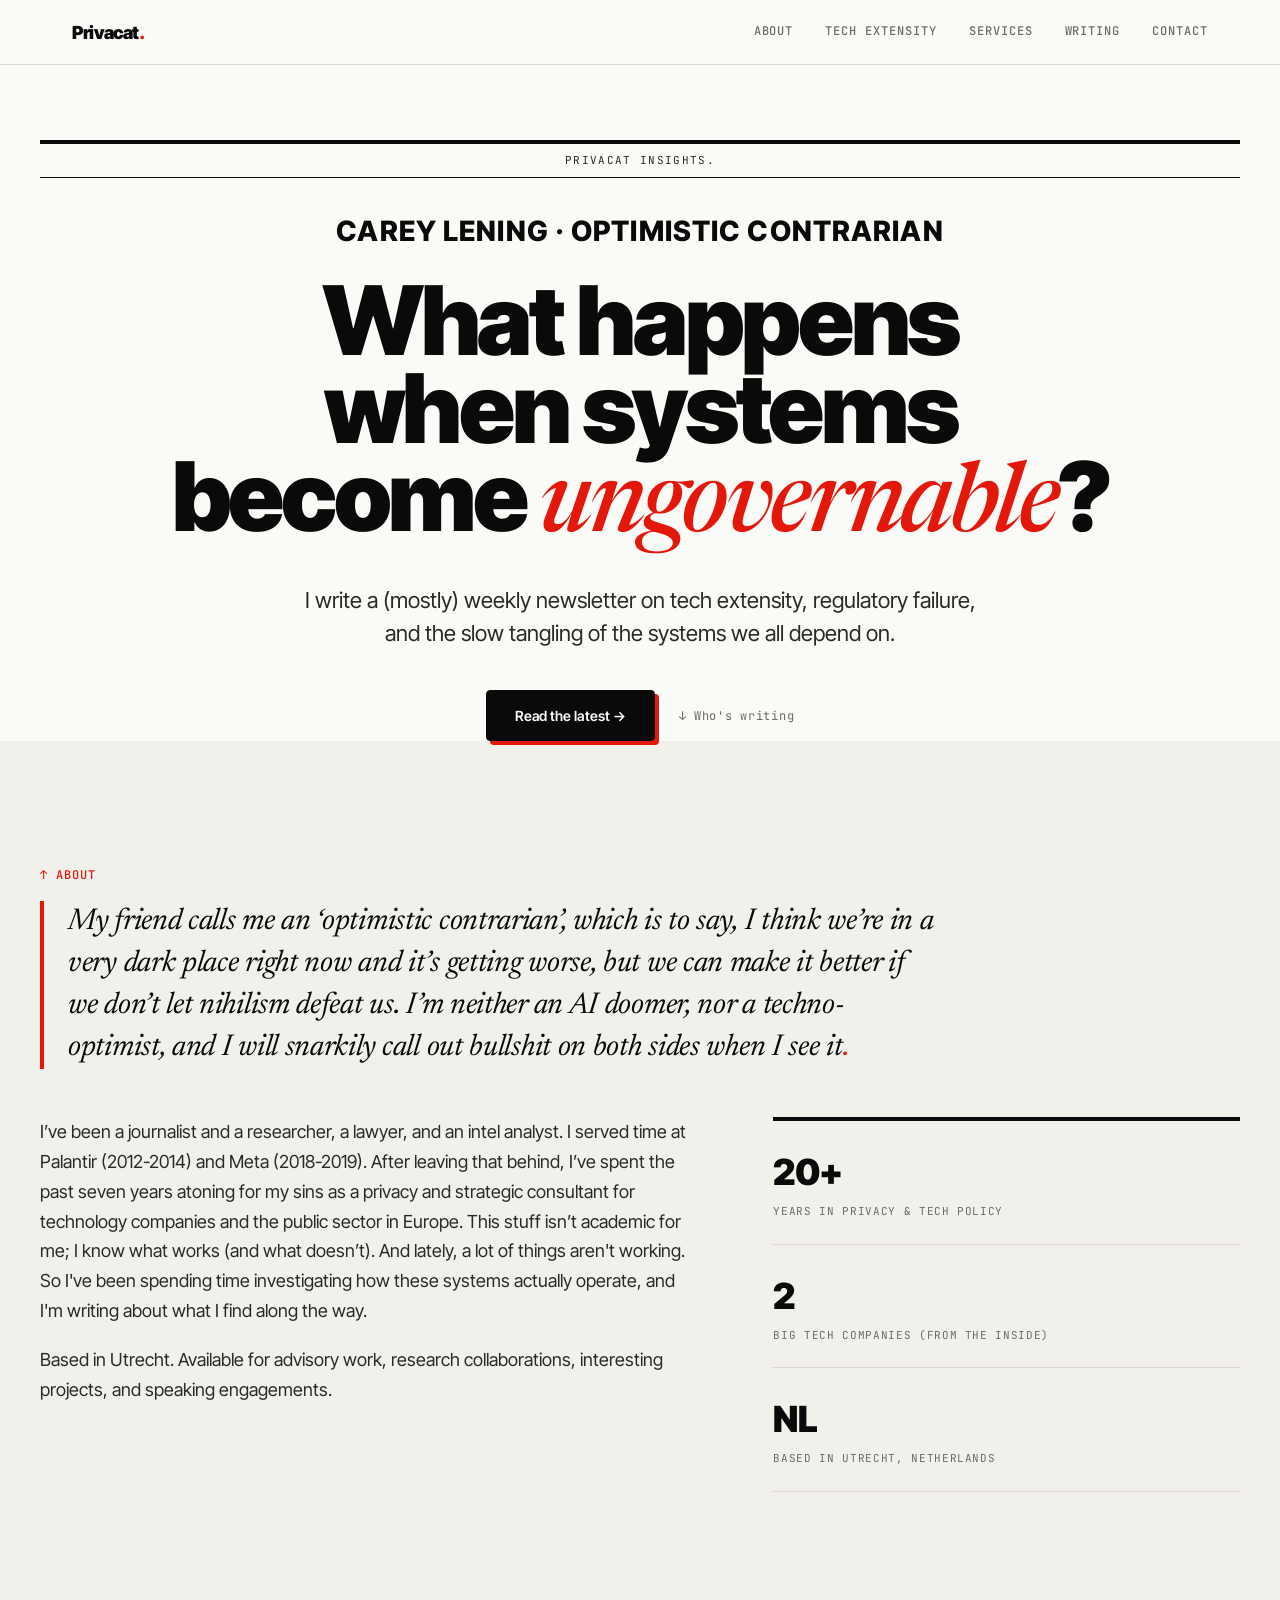
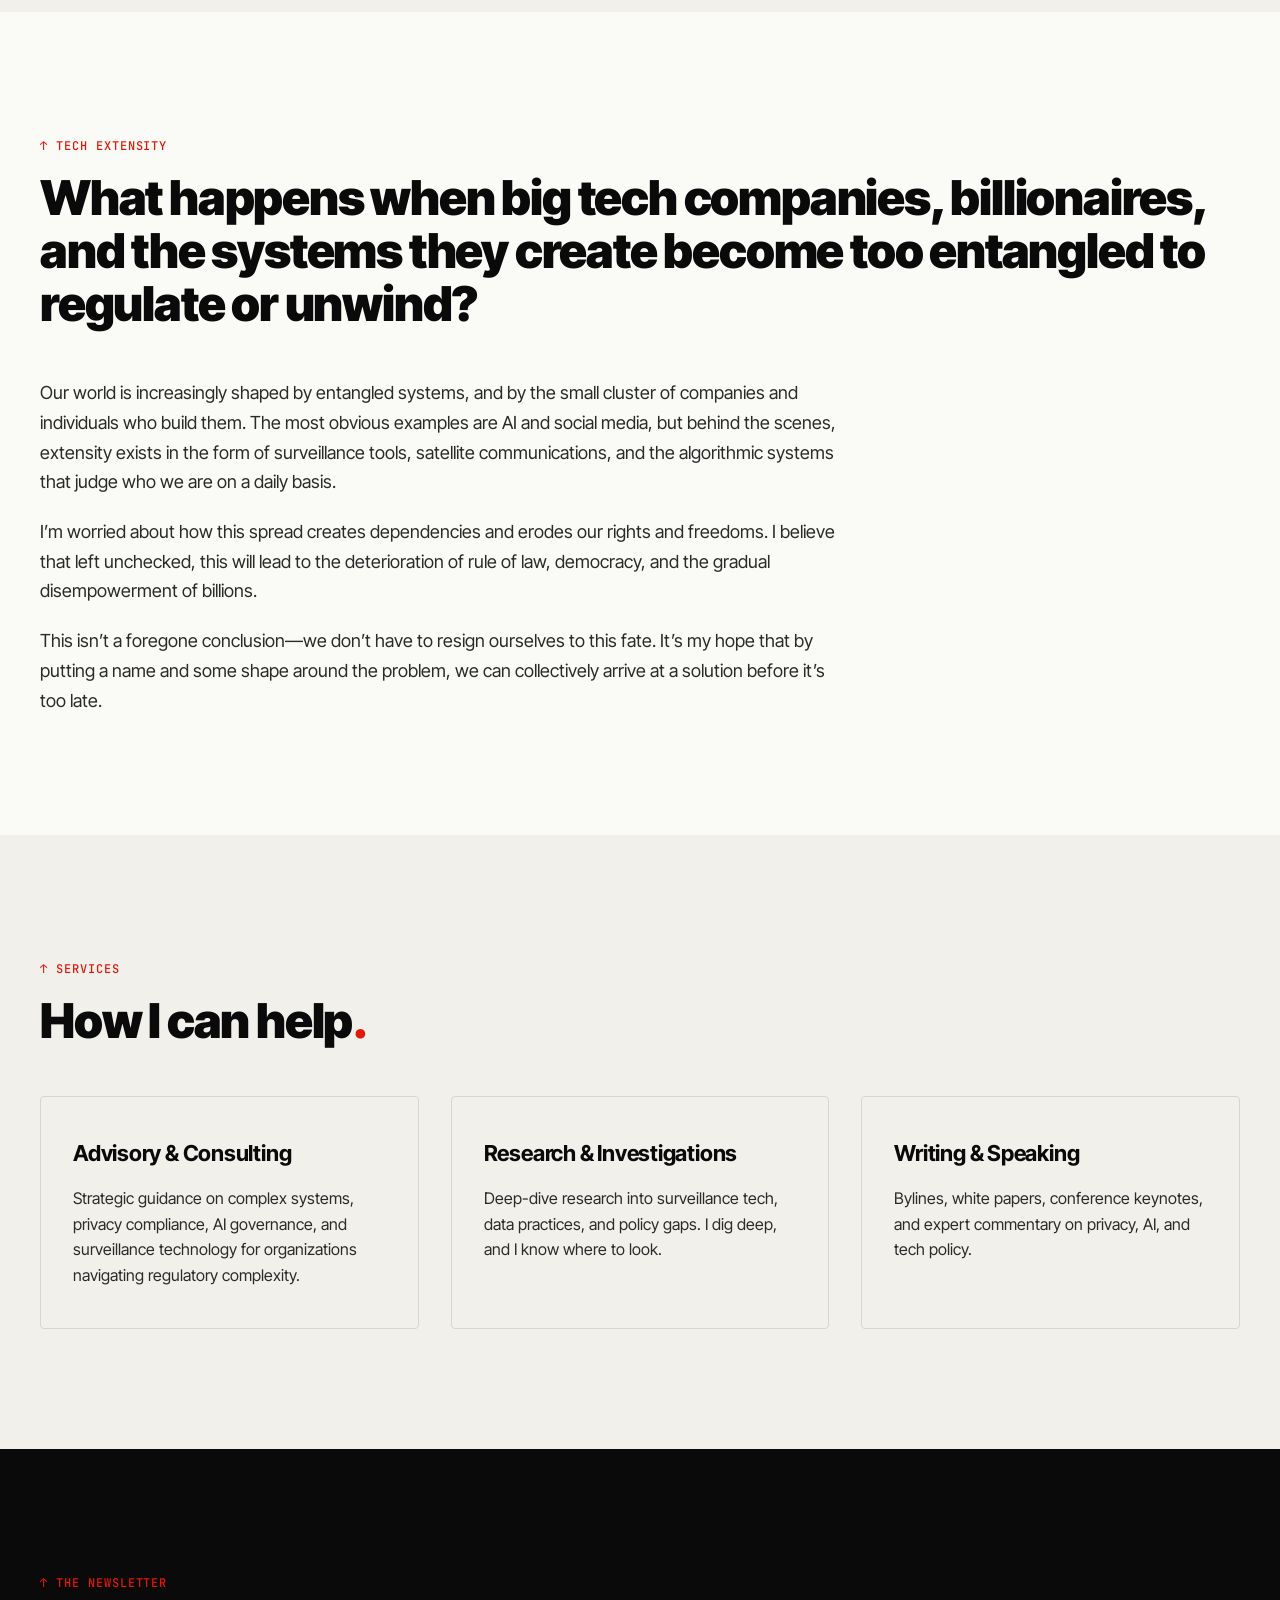
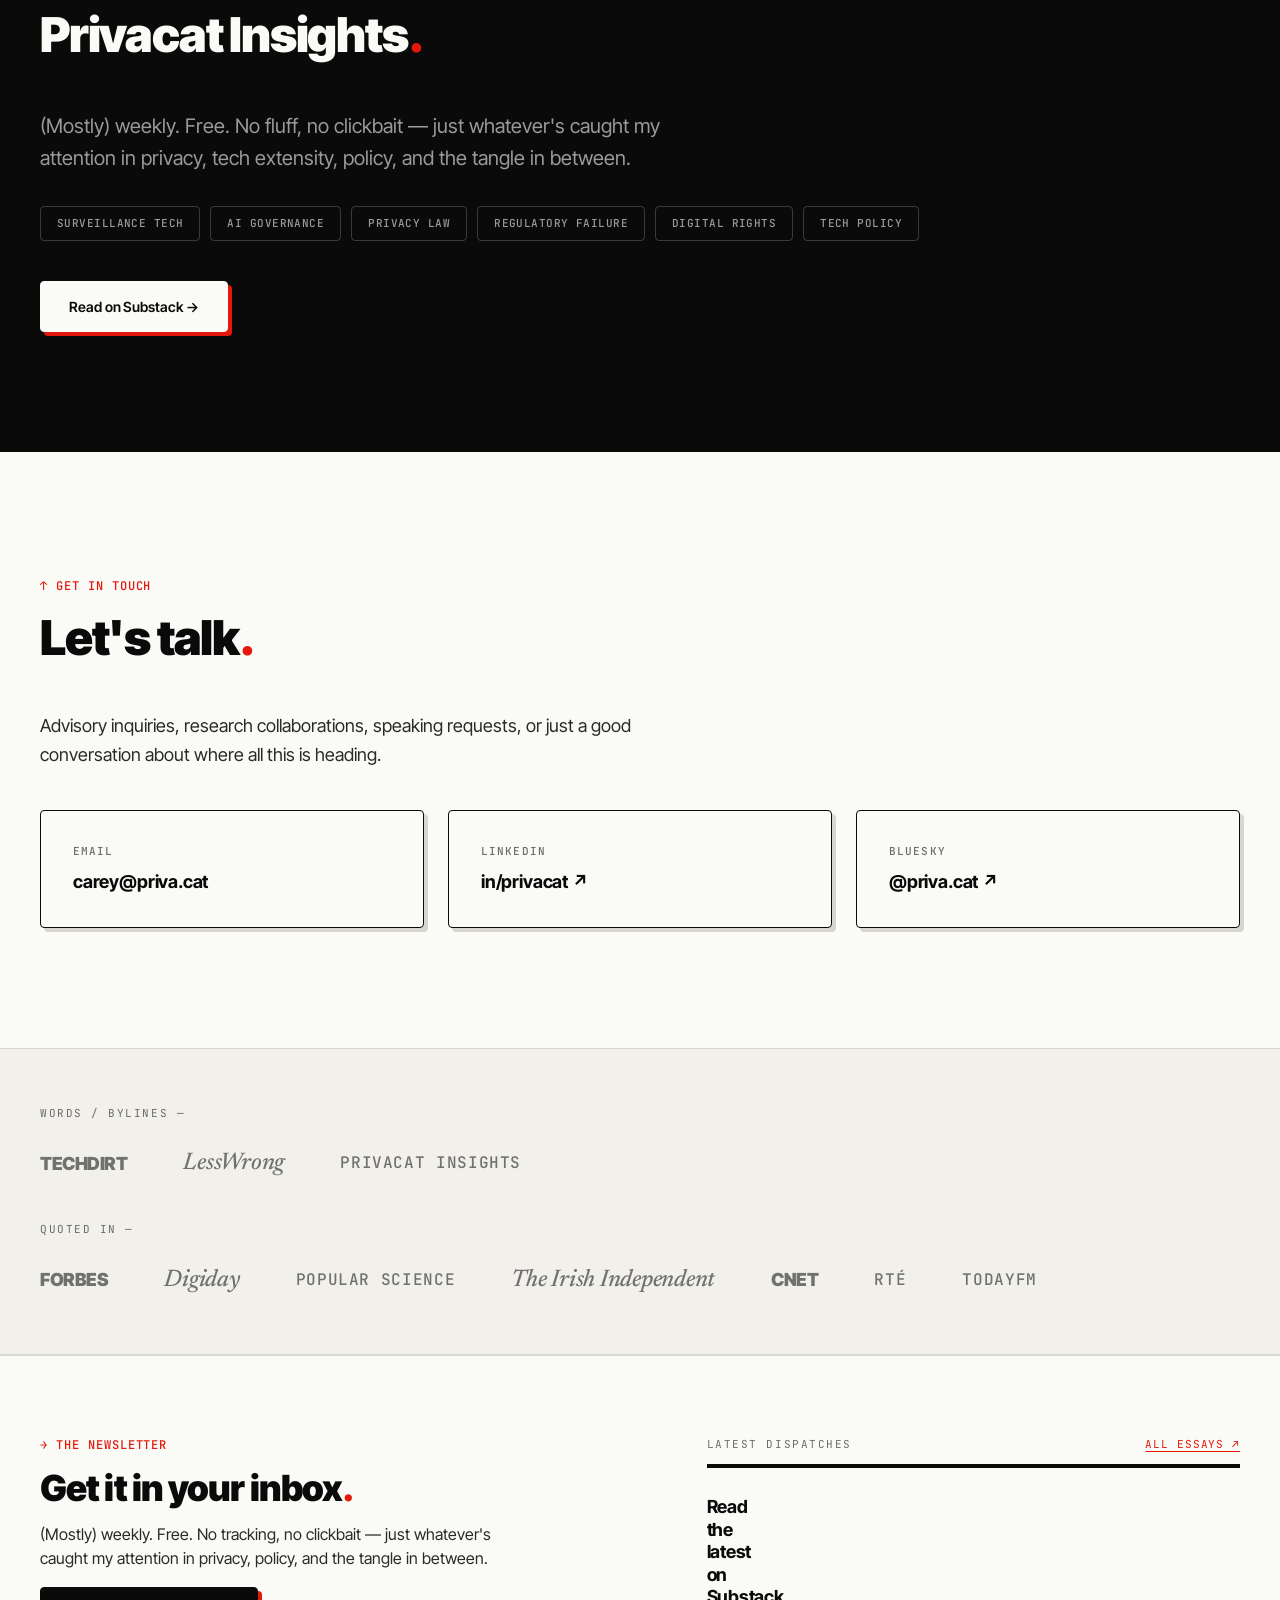
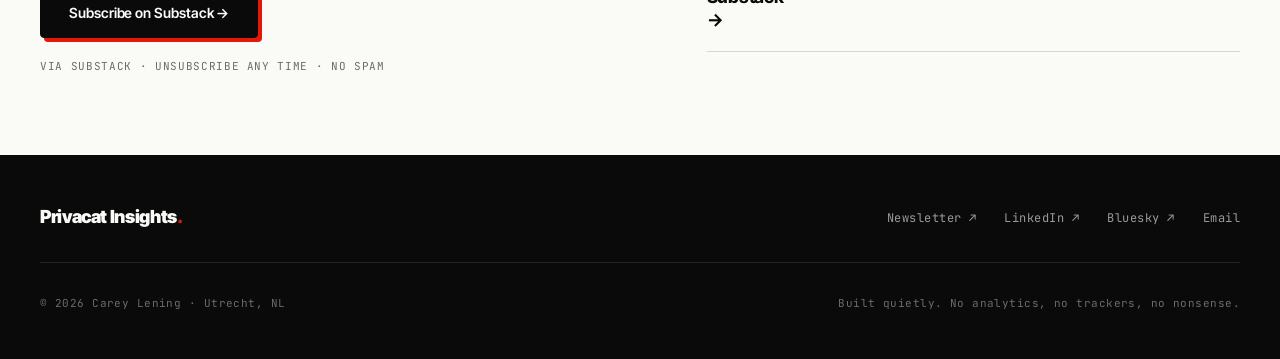
==== index.html @ cedf1bb1 "feat: auto-populate Latest Dispatches from Substack RSS Fetches the 3 most recent articles from insi" ====
<!doctype html>
<html lang="en">
<head>
  <meta charset="utf-8">
  <meta name="viewport" content="width=device-width, initial-scale=1.0">
  <title>Carey Lening — Privacat Insights</title>
  <meta name="description" content="Privacy, policy, and the tangle in between. Advisory, research, and writing by Carey Lening.">
  <link rel="stylesheet" href="styles.css">
</head>
<body>

  <!-- NAV -->
  <nav class="pc-nav">
    <div class="pc-nav-inner">
      <a href="#top" class="pc-nav-logo">Privacat<span class="pc-dot">.</span></a>
      <div class="pc-nav-links">
        <a href="#about" class="pc-nav-link">About</a>
        <a href="#tech-extensity" class="pc-nav-link">Tech Extensity</a>
        <a href="#services" class="pc-nav-link">Services</a>
        <a href="#writing" class="pc-nav-link">Writing</a>
        <a href="#contact" class="pc-nav-link">Contact</a>
      </div>
    </div>
  </nav>

  <!-- HERO -->
  <section class="pc-hero pc-hero--editorial" id="top">
    <div class="pc-hero-inner">
      <div class="pc-hero-masthead-rule">
        <span>Privacat Insights<span class="pc-dot">.</span></span>
      </div>
      <div class="pc-hero-eyebrow">CAREY LENING &middot; OPTIMISTIC CONTRARIAN</div>
      <h1 class="pc-hero-title">
        What happens<br>when systems<br>become <em>ungovernable</em>?
      </h1>
      <p class="pc-hero-tagline">
        I write a (mostly) weekly newsletter on tech extensity, regulatory failure,
        and the slow tangling of the systems we all depend on.
      </p>
      <div class="pc-hero-actions">
        <a href="#writing" class="pc-btn pc-btn-primary">Read the latest &rarr;</a>
        <a href="#about" class="pc-hero-scroll">&darr; Who's writing</a>
      </div>
    </div>
  </section>

  <!-- ABOUT -->
  <section class="pc-section pc-about" id="about">
    <div class="pc-section-inner">
      <span class="pc-eyebrow">&uarr; About</span>
      <blockquote class="pc-pullquote">My friend calls me an ‘optimistic contrarian’, which is to say,
        I think we’re in a very dark place right now and it’s getting worse, but we can make it better
        if we don’t let nihilism defeat us. I’m neither an AI doomer, nor a techno-optimist, and I will
        snarkily call out bullshit on both sides when I see it<span class="pc-dot">.</span></blockquote>
      <div class="pc-about-grid">
        <div class="pc-about-text">
          <p>
            I’ve been a journalist and a researcher, a lawyer, and an intel analyst. I 
            served time at Palantir (2012-2014) and Meta (2018-2019). After leaving that
            behind, I’ve spent the past seven years atoning for my sins as a privacy and 
            strategic consultant for technology companies and the public sector in Europe. 
            This stuff isn’t academic for me; I know what works (and what doesn’t).
            
            And lately, a lot of things aren't working. So I've been spending time 
            investigating how these systems actually operate, and I'm writing about what
            I find along the way.
          </p>
          <p>
            Based in Utrecht. Available for advisory work, research collaborations,
            interesting projects, and speaking engagements.
          </p>
        </div>
        <div class="pc-about-stats">
          <div class="pc-stat">
            <span class="pc-stat-num">20+</span>
            <span class="pc-stat-label">Years in privacy &amp; tech policy</span>
          </div>
          <div class="pc-stat">
            <span class="pc-stat-num">2</span>
            <span class="pc-stat-label">Big Tech companies (from the inside)</span>
          </div>
          <div class="pc-stat">
            <span class="pc-stat-num">NL</span>
            <span class="pc-stat-label">Based in Utrecht, Netherlands</span>
          </div>
        </div>
      </div>
    </div>
  </section>

  <!-- WHAT IS TECH EXTENSITY -->
  <section class="pc-section pc-extensity" id="tech-extensity">
    <div class="pc-section-inner">
      <span class="pc-eyebrow">&uarr; Tech Extensity</span>
      <h2 class="pc-section-title">What happens when big tech companies, billionaires,
        and the systems they create become too entangled to regulate or unwind?</h2>
      <div class="pc-about-text">
        <p>
          Our world is increasingly shaped by entangled systems, and by the small cluster of companies
          and individuals who build them. The most obvious examples are AI and social media, but behind the scenes,
          extensity exists in the form of surveillance tools, satellite communications, and the algorithmic systems
          that judge who we are on a daily basis.
        </p>
        <p>
          I’m worried about how this spread creates dependencies and erodes our rights and freedoms.
          I believe that left unchecked, this will lead to the deterioration of rule of law, democracy, and the gradual
          disempowerment of billions.
        </p>
        <p>
          This isn’t a foregone conclusion&mdash;we don’t have to resign ourselves to this fate. It’s my hope that by putting
          a name and some shape around the problem, we can collectively arrive at a solution before it’s too late.
        </p>
      </div>
    </div>
  </section>
  
  <!-- SERVICES -->
  <section class="pc-section pc-services" id="services">
    <div class="pc-section-inner">
      <span class="pc-eyebrow">&uarr; Services</span>
      <h2 class="pc-section-title">How I can help<span class="pc-dot">.</span></h2>
      <div class="pc-services-grid">
        <div class="pc-service">
          <h3>Advisory &amp; Consulting</h3>
          <p>Strategic guidance on complex systems, privacy compliance, AI governance, and surveillance 
            technology for organizations navigating regulatory complexity.</p>
        </div>
        <div class="pc-service">
          <h3>Research &amp; Investigations</h3>
          <p>Deep-dive research into surveillance tech, data practices, and policy gaps. I dig deep, and I know where to look.</p>
        </div>
        <div class="pc-service">
          <h3>Writing &amp; Speaking</h3>
          <p>Bylines, white papers, conference keynotes, and expert commentary on privacy, AI, and tech policy.</p>
        </div>
      </div>
    </div>
  </section>

  <!-- WRITING / NEWSLETTER -->
  <section class="pc-section pc-writing" id="writing">
    <div class="pc-section-inner">
      <span class="pc-eyebrow">&uarr; The Newsletter</span>
      <h2 class="pc-section-title">Privacat Insights<span class="pc-dot">.</span></h2>
      <p class="pc-writing-desc">
        (Mostly) weekly. Free. No fluff, no clickbait &mdash; just whatever's caught my
        attention in privacy, tech extensity, policy, and the tangle in between.
      </p>
      <div class="pc-writing-topics">
        <span class="pc-topic-tag">Surveillance Tech</span>
        <span class="pc-topic-tag">AI Governance</span>
        <span class="pc-topic-tag">Privacy Law</span>
        <span class="pc-topic-tag">Regulatory Failure</span>
        <span class="pc-topic-tag">Digital Rights</span>
        <span class="pc-topic-tag">Tech Policy</span>
      </div>
      <a href="https://insights.priva.cat" class="pc-btn pc-btn-primary" target="_blank" rel="noopener">
        Read on Substack &rarr;
      </a>
    </div>
  </section>

  <!-- CONTACT -->
  <section class="pc-section pc-contact" id="contact">
    <div class="pc-section-inner">
      <span class="pc-eyebrow">&uarr; Get in touch</span>
      <h2 class="pc-section-title">Let's talk<span class="pc-dot">.</span></h2>
      <p class="pc-contact-desc">
        Advisory inquiries, research collaborations, speaking requests, or just
        a good conversation about where all this is heading.
      </p>
      <div class="pc-contact-links">
        <a href="mailto:carey@priva.cat" class="pc-contact-card">
          <span class="pc-contact-label">Email</span>
          <span class="pc-contact-value">carey@priva.cat</span>
        </a>
        <a href="https://www.linkedin.com/in/privacat/" class="pc-contact-card" target="_blank" rel="noopener">
          <span class="pc-contact-label">LinkedIn</span>
          <span class="pc-contact-value">in/privacat &nearr;</span>
        </a>
        <a href="https://bsky.app/profile/priva.cat" class="pc-contact-card" target="_blank" rel="noopener">
          <span class="pc-contact-label">Bluesky</span>
          <span class="pc-contact-value">@priva.cat &nearr;</span>
        </a>
      </div>
    </div>
  </section>

  <!-- PRESS STRIP -->
  <section class="pc-press">
    <div class="pc-press-inner">
      <span class="pc-press-label">Words / bylines &mdash;</span>
      <div class="pc-press-row">
        <span class="pc-press-mark pc-press-mark--bold">Techdirt</span>
        <span class="pc-press-mark">LessWrong</span>
        <span class="pc-press-mark pc-press-mark--mono">Privacat Insights</span>
      </div>
      <span class="pc-press-label" style="margin-top: 16px">Quoted in &mdash;</span>
      <div class="pc-press-row">
        <span class="pc-press-mark pc-press-mark--bold">Forbes</span>
        <span class="pc-press-mark">Digiday</span>
        <span class="pc-press-mark pc-press-mark--mono">Popular Science</span>
        <span class="pc-press-mark">The Irish Independent</span>
        <span class="pc-press-mark pc-press-mark--bold">CNET</span>
        <span class="pc-press-mark pc-press-mark--mono">RTÉ</span>
        <span class="pc-press-mark pc-press-mark--mono">TodayFM</span>
      </div>
    </div>
  </section>

  <!-- FOOTER SUBSCRIBE + ESSAYS -->
  <section class="pc-foot-extras">
    <div class="pc-foot-extras-inner">
      <div class="pc-foot-subscribe">
        <span class="pc-eyebrow">&rarr; The Newsletter</span>
        <h3>Get it in your inbox<span class="pc-dot">.</span></h3>
        <p>
          (Mostly) weekly. Free. No tracking, no clickbait &mdash; just whatever's caught my
          attention in privacy, policy, and the tangle in between.
        </p>
        <a href="https://insights.priva.cat" class="pc-btn pc-btn-primary" target="_blank" rel="noopener">
          Subscribe on Substack &rarr;
        </a>
        <span class="pc-foot-fineprint">
          VIA SUBSTACK &middot; UNSUBSCRIBE ANY TIME &middot; NO SPAM
        </span>
      </div>
      <div class="pc-foot-essays" id="latest-dispatches">
        <div class="pc-foot-essays-label">
          <span>Latest dispatches</span>
          <a href="https://insights.priva.cat" target="_blank" rel="noopener">All essays &nearr;</a>
        </div>
        <!-- Populated by script; fallback if JS fails -->
        <a class="pc-foot-essay pc-foot-essay--fallback" href="https://insights.priva.cat" target="_blank" rel="noopener">
          <span class="pc-foot-essay-title">Read the latest on Substack &rarr;</span>
        </a>
      </div>
    </div>
  </section>

  <!-- FOOTER -->
  <footer class="pc-footer">
    <div class="pc-footer-inner">
      <div class="pc-footer-row">
        <span class="pc-footer-mark">Privacat Insights<span class="pc-dot">.</span></span>
        <ul class="pc-footer-links">
          <li><a href="https://insights.priva.cat" target="_blank" rel="noopener">Newsletter &nearr;</a></li>
          <li><a href="https://www.linkedin.com/in/privacat/" target="_blank" rel="noopener">LinkedIn &nearr;</a></li>
          <li><a href="https://bsky.app/profile/priva.cat" target="_blank" rel="noopener">Bluesky &nearr;</a></li>
          <li><a href="mailto:carey@priva.cat">Email</a></li>
        </ul>
      </div>
      <div class="pc-footer-rule"></div>
      <div class="pc-footer-bottom">
        <span class="pc-footer-copy">&copy; 2026 Carey Lening &middot; Utrecht, NL</span>
        <span class="pc-footer-meta">Built quietly. No analytics, no trackers, no nonsense.</span>
      </div>
    </div>
  </footer>

  <!-- Latest dispatches from Substack RSS -->
  <script>
    (function () {
      var API = 'https://api.rss2json.com/v1/api.json?rss_url=https%3A%2F%2Finsights.priva.cat%2Ffeed&count=3';
      var container = document.getElementById('latest-dispatches');
      if (!container) return;

      fetch(API)
        .then(function (r) { return r.json(); })
        .then(function (data) {
          if (!data.items || !data.items.length) return;
          // Remove fallback link
          var fallback = container.querySelector('.pc-foot-essay--fallback');
          if (fallback) fallback.remove();
          // Insert essays
          data.items.forEach(function (item, i) {
            var date = new Date(item.pubDate);
            var dateStr = date.toLocaleDateString('en-GB', { day: 'numeric', month: 'short', year: 'numeric' });
            var a = document.createElement('a');
            a.className = 'pc-foot-essay';
            a.href = item.link;
            a.target = '_blank';
            a.rel = 'noopener';
            a.innerHTML =
              '<span class="pc-foot-essay-num">No. ' + (i + 1) + '</span>' +
              '<span class="pc-foot-essay-title">' + item.title + '</span>' +
              '<span class="pc-foot-essay-date">' + dateStr + '</span>';
            container.appendChild(a);
          });
        })
        .catch(function () { /* fallback link stays visible */ });
    })();
  </script>

</body>
</html>
---- styles.css ----
/* =============================================================
   PRIVACAT INSIGHTS — Complete Static Stylesheet
   Combines: colors_and_type.css + ui_kit styles + site styles
   ============================================================= */

/* ---- FONTS ---- */
@import url('https://fonts.googleapis.com/css2?family=Inter+Tight:wght@400;500;600;700;800;900&family=JetBrains+Mono:wght@400;500;700&family=Newsreader:ital,wght@0,400;0,500;1,400&display=swap');

:root {
  /* Color */
  --pc-white:        #ffffff;
  --pc-paper:        #fafaf7;
  --pc-paper-dim:    #f1f0eb;
  --pc-ink:          #0a0a0a;
  --pc-ink-soft:     #2a2a2a;
  --pc-ash:          #6b6b6b;
  --pc-ash-light:    #9a9a9a;
  --pc-rule:         #1a1a1a;
  --pc-line:         #d8d6cf;
  --pc-blue:         #2a4a8c;
  --pc-blue-deep:    #1a3060;
  --pc-red:          #e3170a;
  --pc-red-deep:     #b51209;
  --pc-cream:        #f5e9d0;

  /* Type */
  --pc-font-sans:    'Inter Tight', -apple-system, 'Segoe UI', Helvetica, Arial, sans-serif;
  --pc-font-mono:    'JetBrains Mono', 'SF Mono', Menlo, Consolas, monospace;
  --pc-font-serif:   'Newsreader', Georgia, 'Times New Roman', serif;

  /* Site accent */
  --site-accent:      var(--pc-red);
  --site-accent-deep: var(--pc-red-deep);
  --site-radius:      4px;

  /* Motion */
  --pc-ease: cubic-bezier(0.2, 0, 0, 1);
}

/* =============================================================
   RESET + BASE
   ============================================================= */
*, *::before, *::after { box-sizing: border-box; margin: 0; padding: 0; }

html { scroll-behavior: smooth; }

body {
  font-family: var(--pc-font-sans);
  font-size: 16px;
  line-height: 1.5;
  color: var(--pc-ink);
  background: var(--pc-paper);
  -webkit-font-smoothing: antialiased;
  -moz-osx-font-smoothing: grayscale;
}

a { color: inherit; text-decoration: none; }
img { max-width: 100%; display: block; }
ul { list-style: none; }

/* =============================================================
   NAV
   ============================================================= */
.pc-nav {
  position: fixed;
  top: 0; left: 0; right: 0;
  z-index: 100;
  background: rgba(250,250,247,0.88);
  backdrop-filter: blur(16px);
  -webkit-backdrop-filter: blur(16px);
  border-bottom: 1px solid var(--pc-line);
}
.pc-nav-inner {
  max-width: 1200px;
  margin: 0 auto;
  padding: 0 32px;
  height: 64px;
  display: flex;
  align-items: center;
  justify-content: space-between;
}
.pc-nav-logo {
  font-family: var(--pc-font-sans);
  font-size: 18px;
  font-weight: 900;
  letter-spacing: -0.02em;
  color: var(--pc-ink);
}
.pc-nav-logo .pc-dot { color: var(--site-accent); }
.pc-nav-links { display: flex; gap: 32px; }
.pc-nav-link {
  font-family: var(--pc-font-mono);
  font-size: 12px;
  font-weight: 500;
  letter-spacing: 0.08em;
  text-transform: uppercase;
  color: var(--pc-ash);
  padding: 4px 0;
  border-bottom: 2px solid transparent;
  transition: color 120ms var(--pc-ease), border-color 120ms var(--pc-ease);
}
.pc-nav-link:hover {
  color: var(--pc-ink);
  border-bottom-color: var(--pc-ink);
}

/* =============================================================
   BUTTONS
   ============================================================= */
.pc-btn {
  display: inline-block;
  font-family: var(--pc-font-sans);
  font-size: 14px;
  font-weight: 600;
  letter-spacing: -0.005em;
  padding: 14px 28px;
  border: 1.5px solid var(--pc-ink);
  border-radius: var(--site-radius);
  cursor: pointer;
  transition: transform 140ms var(--pc-ease), box-shadow 140ms var(--pc-ease), background 120ms var(--pc-ease);
}
.pc-btn-primary {
  background: var(--pc-ink);
  color: var(--pc-paper);
  box-shadow: 4px 4px 0 0 var(--site-accent);
}
.pc-btn-primary:hover {
  transform: translate(-1px, -1px);
  box-shadow: 5px 5px 0 0 var(--site-accent);
}

/* =============================================================
   HERO — Editorial masthead
   ============================================================= */
.pc-hero {
  padding: 160px 32px 96px;
}
.pc-hero--editorial {
  background: var(--pc-paper);
  color: var(--pc-ink);
  min-height: auto;
  padding-top: 140px;
  padding-bottom: 0;
}
.pc-hero--editorial .pc-hero-inner {
  max-width: 1200px;
  margin: 0 auto;
  text-align: center;
  display: flex;
  flex-direction: column;
  align-items: center;
}
.pc-hero-masthead-rule {
  width: 100%;
  border-top: 4px solid var(--pc-ink);
  border-bottom: 1px solid var(--pc-ink);
  padding: 8px 0;
  margin-bottom: 32px;
  display: flex;
  justify-content: center;
  align-items: center;
  font-family: var(--pc-font-mono);
  font-size: 11px;
  letter-spacing: 0.12em;
  text-transform: uppercase;
  color: var(--pc-ink-soft);
}
.pc-hero-masthead-rule span:nth-child(2) {
  color: var(--site-accent);
  font-weight: 700;
}
.pc-hero-eyebrow {
  font-family: var(--pc-font-sans);
  font-size: clamp(18px, 3vw, 28px);
  font-weight: 800;
  letter-spacing: 0.04em;
  text-transform: uppercase;
  color: var(--pc-ink);
  margin-bottom: 24px;
}
.pc-hero-title {
  font-family: var(--pc-font-sans);
  color: var(--pc-ink);
  font-size: clamp(40px, 8vw, 96px);
  font-weight: 900;
  line-height: 0.92;
  letter-spacing: -0.035em;
  text-align: center;
  max-width: 1100px;
}
.pc-hero-title em {
  font-family: var(--pc-font-serif);
  font-style: italic;
  font-weight: 500;
  color: var(--site-accent);
}
.pc-hero-tagline {
  color: var(--pc-ink-soft);
  font-size: 22px;
  line-height: 1.5;
  text-align: center;
  max-width: 680px;
  margin-top: 32px;
  margin-bottom: 40px;
}
.pc-hero-actions {
  display: flex;
  align-items: center;
  gap: 24px;
  justify-content: center;
}
.pc-hero-scroll {
  font-family: var(--pc-font-mono);
  font-size: 12px;
  letter-spacing: 0.06em;
  color: var(--pc-ash);
  transition: color 120ms var(--pc-ease);
}
.pc-hero-scroll:hover { color: var(--pc-ink); }

/* Edge strip */
.pc-edge-strip {
  background: var(--pc-ink);
  color: var(--pc-paper);
  padding: 24px 32px;
  display: flex;
  gap: 48px;
  align-items: center;
  justify-content: center;
  flex-wrap: wrap;
  font-family: var(--pc-font-mono);
  font-size: 12px;
  letter-spacing: 0.08em;
  text-transform: uppercase;
  border-top: 4px solid var(--site-accent);
}
.pc-edge-strip span { color: var(--pc-ash-light); }
.pc-edge-strip strong { color: var(--pc-paper); font-weight: 600; }

/* =============================================================
   SECTIONS (shared)
   ============================================================= */
.pc-section {
  padding: 120px 32px;
}
.pc-section-inner {
  max-width: 1200px;
  margin: 0 auto;
}
.pc-section-title {
  font-family: var(--pc-font-sans);
  font-size: clamp(36px, 5vw, 48px);
  font-weight: 900;
  line-height: 1.1;
  letter-spacing: -0.025em;
  color: var(--pc-ink);
  margin-top: 16px;
  margin-bottom: 48px;
}
.pc-section-title .pc-dot { color: var(--site-accent); }
.pc-eyebrow {
  font-family: var(--pc-font-mono);
  font-size: 12px;
  font-weight: 500;
  letter-spacing: 0.08em;
  text-transform: uppercase;
  color: var(--site-accent);
}

/* =============================================================
   PULLQUOTE
   ============================================================= */
.pc-pullquote {
  font-family: var(--pc-font-serif);
  font-style: italic;
  font-size: clamp(22px, 3vw, 30px);
  line-height: 1.4;
  color: var(--pc-ink);
  letter-spacing: -0.01em;
  max-width: 900px;
  margin: 16px 0 48px;
  padding-left: 24px;
  border-left: 4px solid var(--site-accent);
}
.pc-pullquote .pc-dot { color: var(--site-accent); }

/* =============================================================
   ABOUT
   ============================================================= */
.pc-about { background: var(--pc-paper-dim); }
.pc-about-grid {
  display: grid;
  grid-template-columns: 1.4fr 1fr;
  gap: 80px;
  align-items: start;
}
.pc-about-text p {
  font-size: 18px;
  line-height: 1.65;
  color: var(--pc-ink-soft);
  margin-bottom: 20px;
}
.pc-about-text p:last-child { margin-bottom: 0; }
.pc-about-stats {
  display: flex;
  flex-direction: column;
  gap: 0;
  border-top: 4px solid var(--pc-ink);
}
.pc-stat {
  padding: 24px 0;
  border-bottom: 1px solid var(--pc-line);
  display: flex;
  flex-direction: column;
  gap: 4px;
}
.pc-stat-num {
  font-family: var(--pc-font-sans);
  font-size: 36px;
  font-weight: 900;
  letter-spacing: -0.02em;
  color: var(--pc-ink);
}
.pc-stat-label {
  font-family: var(--pc-font-mono);
  font-size: 11px;
  letter-spacing: 0.06em;
  text-transform: uppercase;
  color: var(--pc-ash);
}

/* =============================================================
   TECH EXTENSITY
   ============================================================= */
.pc-extensity { background: var(--pc-paper); }
.pc-extensity .pc-about-text { max-width: 800px; }

/* =============================================================
   SERVICES
   ============================================================= */
.pc-services { background: var(--pc-paper-dim); }
.pc-services-grid {
  display: grid;
  grid-template-columns: repeat(3, 1fr);
  gap: 32px;
}
.pc-service {
  background: var(--pc-paper-dim);
  border: 1px solid var(--pc-line);
  border-radius: var(--site-radius);
  padding: 40px 32px;
  transition: transform 140ms var(--pc-ease), box-shadow 140ms var(--pc-ease);
}
.pc-service:hover {
  transform: translate(-2px, -2px);
  box-shadow: 4px 4px 0 0 var(--site-accent);
}
.pc-service h3 {
  font-family: var(--pc-font-sans);
  font-size: 22px;
  font-weight: 700;
  letter-spacing: -0.01em;
  color: var(--pc-ink);
  margin-bottom: 16px;
}
.pc-service p {
  font-size: 16px;
  line-height: 1.6;
  color: var(--pc-ink-soft);
}

/* =============================================================
   WRITING / NEWSLETTER
   ============================================================= */
.pc-writing {
  background: var(--pc-ink);
  color: var(--pc-paper);
}
.pc-writing .pc-eyebrow { color: var(--site-accent); }
.pc-writing .pc-section-title { color: var(--pc-paper); }
.pc-writing .pc-section-title .pc-dot { color: var(--site-accent); }
.pc-writing-desc {
  font-size: 20px;
  line-height: 1.6;
  color: var(--pc-ash-light);
  max-width: 680px;
  margin-bottom: 32px;
}
.pc-writing-topics {
  display: flex;
  flex-wrap: wrap;
  gap: 10px;
  margin-bottom: 40px;
}
.pc-topic-tag {
  font-family: var(--pc-font-mono);
  font-size: 11px;
  font-weight: 500;
  letter-spacing: 0.04em;
  text-transform: uppercase;
  padding: 8px 16px;
  border: 1px solid rgba(250,250,247,0.2);
  border-radius: var(--site-radius);
  color: var(--pc-ash-light);
  transition: border-color 120ms var(--pc-ease), color 120ms var(--pc-ease);
}
.pc-topic-tag:hover {
  border-color: var(--site-accent);
  color: var(--pc-paper);
}
.pc-writing .pc-btn-primary {
  background: var(--pc-paper);
  color: var(--pc-ink);
  border-color: var(--pc-paper);
  box-shadow: 4px 4px 0 0 var(--site-accent);
}
.pc-writing .pc-btn-primary:hover {
  transform: translate(-1px, -1px);
  box-shadow: 5px 5px 0 0 var(--site-accent);
}

/* =============================================================
   CONTACT
   ============================================================= */
.pc-contact { background: var(--pc-paper); }
.pc-contact-desc {
  font-size: 18px;
  line-height: 1.6;
  color: var(--pc-ink-soft);
  max-width: 600px;
  margin-bottom: 40px;
}
.pc-contact-links {
  display: grid;
  grid-template-columns: repeat(3, 1fr);
  gap: 24px;
}
.pc-contact-card {
  display: flex;
  flex-direction: column;
  gap: 8px;
  padding: 32px;
  border: 1.5px solid var(--pc-ink);
  border-radius: var(--site-radius);
  box-shadow: 4px 4px 0 0 var(--pc-line);
  transition: transform 140ms var(--pc-ease), box-shadow 140ms var(--pc-ease);
}
.pc-contact-card:hover {
  transform: translate(-2px, -2px);
  box-shadow: 6px 6px 0 0 var(--site-accent);
}
.pc-contact-label {
  font-family: var(--pc-font-mono);
  font-size: 11px;
  font-weight: 500;
  letter-spacing: 0.1em;
  text-transform: uppercase;
  color: var(--pc-ash);
}
.pc-contact-value {
  font-size: 18px;
  font-weight: 700;
  letter-spacing: -0.01em;
  color: var(--pc-ink);
}

/* =============================================================
   PRESS STRIP
   ============================================================= */
.pc-press {
  background: var(--pc-paper-dim);
  padding: 56px 32px;
  border-top: 1px solid var(--pc-line);
  border-bottom: 1px solid var(--pc-line);
}
.pc-press-inner {
  max-width: 1200px;
  margin: 0 auto;
  display: flex;
  flex-direction: column;
  gap: 24px;
}
.pc-press-label {
  font-family: var(--pc-font-mono);
  font-size: 11px;
  letter-spacing: 0.14em;
  color: var(--pc-ash);
  text-transform: uppercase;
}
.pc-press-row {
  display: flex;
  gap: 56px;
  flex-wrap: wrap;
  align-items: center;
}
.pc-press-mark {
  font-family: var(--pc-font-serif);
  font-style: italic;
  font-weight: 500;
  font-size: 24px;
  color: var(--pc-ink);
  letter-spacing: -0.01em;
  opacity: 0.55;
  transition: opacity 140ms var(--pc-ease);
  cursor: default;
}
.pc-press-mark:hover { opacity: 1; }
.pc-press-mark--bold {
  font-family: var(--pc-font-sans);
  font-style: normal;
  font-weight: 900;
  letter-spacing: -0.025em;
  text-transform: uppercase;
  font-size: 18px;
}
.pc-press-mark--mono {
  font-family: var(--pc-font-mono);
  font-style: normal;
  font-weight: 500;
  font-size: 16px;
  text-transform: uppercase;
  letter-spacing: 0.04em;
}

/* =============================================================
   FOOTER — Subscribe + Latest Essays
   ============================================================= */
.pc-foot-extras {
  background: var(--pc-paper);
  border-top: 1px solid var(--pc-line);
  padding: 80px 32px;
}
.pc-foot-extras-inner {
  max-width: 1200px;
  margin: 0 auto;
  display: grid;
  grid-template-columns: 1.1fr 1fr;
  gap: 80px;
  align-items: start;
}
.pc-foot-subscribe {
  display: flex;
  flex-direction: column;
  gap: 16px;
}
.pc-foot-subscribe h3 {
  font-family: var(--pc-font-sans);
  font-size: 36px;
  font-weight: 900;
  letter-spacing: -0.025em;
  line-height: 1;
  color: var(--pc-ink);
}
.pc-foot-subscribe h3 .pc-dot { color: var(--site-accent); }
.pc-foot-subscribe p {
  font-size: 16px;
  line-height: 1.55;
  color: var(--pc-ink-soft);
  max-width: 460px;
}
.pc-foot-subscribe .pc-btn-primary { align-self: flex-start; }
.pc-foot-fineprint {
  font-family: var(--pc-font-mono);
  font-size: 11px;
  letter-spacing: 0.06em;
  color: var(--pc-ash);
  margin-top: 4px;
}
.pc-foot-essays {
  display: flex;
  flex-direction: column;
  gap: 0;
}
.pc-foot-essays-label {
  font-family: var(--pc-font-mono);
  font-size: 11px;
  letter-spacing: 0.14em;
  color: var(--pc-ash);
  text-transform: uppercase;
  border-bottom: 4px solid var(--pc-ink);
  padding-bottom: 12px;
  margin-bottom: 8px;
  display: flex;
  justify-content: space-between;
  align-items: baseline;
}
.pc-foot-essays-label a {
  font-size: 11px;
  color: var(--site-accent);
  letter-spacing: 0.08em;
  text-decoration: underline;
  text-underline-offset: 3px;
}
.pc-foot-essay {
  display: grid;
  grid-template-columns: 64px 1fr auto;
  gap: 20px;
  align-items: baseline;
  padding: 20px 0;
  border-bottom: 1px solid var(--pc-line);
  text-decoration: none;
  transition: padding 140ms var(--pc-ease);
}
.pc-foot-essay:hover { padding-left: 8px; }
.pc-foot-essay:hover .pc-foot-essay-title { color: var(--site-accent); }
.pc-foot-essay-num {
  font-family: var(--pc-font-mono);
  font-size: 11px;
  letter-spacing: 0.08em;
  color: var(--pc-ash);
}
.pc-foot-essay-title {
  font-size: 18px;
  font-weight: 700;
  letter-spacing: -0.015em;
  line-height: 1.25;
  color: var(--pc-ink);
  transition: color 140ms var(--pc-ease);
}
.pc-foot-essay-date {
  font-family: var(--pc-font-mono);
  font-size: 11px;
  letter-spacing: 0.06em;
  color: var(--pc-ash);
  white-space: nowrap;
}

/* =============================================================
   FOOTER
   ============================================================= */
.pc-footer {
  background: var(--pc-ink);
  color: var(--pc-paper);
  padding: 48px 32px;
}
.pc-footer-inner {
  max-width: 1200px;
  margin: 0 auto;
}
.pc-footer-row {
  display: flex;
  justify-content: space-between;
  align-items: center;
}
.pc-footer-mark {
  font-family: var(--pc-font-sans);
  font-size: 18px;
  font-weight: 900;
  letter-spacing: -0.02em;
}
.pc-footer-mark .pc-dot { color: var(--site-accent); }
.pc-footer-links {
  display: flex;
  gap: 28px;
}
.pc-footer-links a {
  font-family: var(--pc-font-mono);
  font-size: 12px;
  letter-spacing: 0.04em;
  color: var(--pc-ash-light);
  transition: color 120ms var(--pc-ease);
}
.pc-footer-links a:hover { color: var(--site-accent); }
.pc-footer-rule {
  height: 1px;
  background: rgba(250,250,247,0.1);
  margin: 32px 0;
}
.pc-footer-bottom {
  display: flex;
  justify-content: space-between;
  align-items: baseline;
}
.pc-footer-copy {
  font-family: var(--pc-font-mono);
  font-size: 11px;
  letter-spacing: 0.04em;
  color: var(--pc-ash);
}
.pc-footer-meta {
  font-family: var(--pc-font-mono);
  font-size: 11px;
  letter-spacing: 0.04em;
  color: var(--pc-ash);
}

/* =============================================================
   RESPONSIVE
   ============================================================= */
@media (max-width: 880px) {
  .pc-nav-inner { padding: 0 20px; }
  .pc-nav-links { gap: 20px; }

  .pc-hero--editorial { padding-top: 100px; }
  .pc-hero-masthead-rule { font-size: 9px; }
  .pc-hero-tagline { font-size: 18px; }

  .pc-section { padding: 80px 20px; }

  .pc-about-grid { grid-template-columns: 1fr; gap: 48px; }

  .pc-services-grid { grid-template-columns: 1fr; gap: 20px; }

  .pc-contact-links { grid-template-columns: 1fr; }

  .pc-press { padding: 40px 20px; }
  .pc-press-row { gap: 32px; }

  .pc-foot-extras { padding: 56px 20px; }
  .pc-foot-extras-inner { grid-template-columns: 1fr; gap: 56px; }

  .pc-edge-strip { gap: 24px; padding: 20px; font-size: 10px; }

  .pc-footer { padding: 32px 20px; }
  .pc-footer-row { flex-direction: column; gap: 20px; align-items: flex-start; }
  .pc-footer-links { flex-wrap: wrap; gap: 16px; }
  .pc-footer-bottom { flex-direction: column; gap: 8px; }
}

@media (max-width: 520px) {
  .pc-nav-links { gap: 14px; }
  .pc-nav-link { font-size: 10px; }

  .pc-hero-actions { flex-direction: column; gap: 16px; }
  .pc-hero-masthead-rule span:first-child,
  .pc-hero-masthead-rule span:last-child { display: none; }

  .pc-foot-essay { grid-template-columns: 1fr; gap: 4px; }
  .pc-foot-essay-num { display: none; }
  .pc-foot-essay-date { display: none; }
}
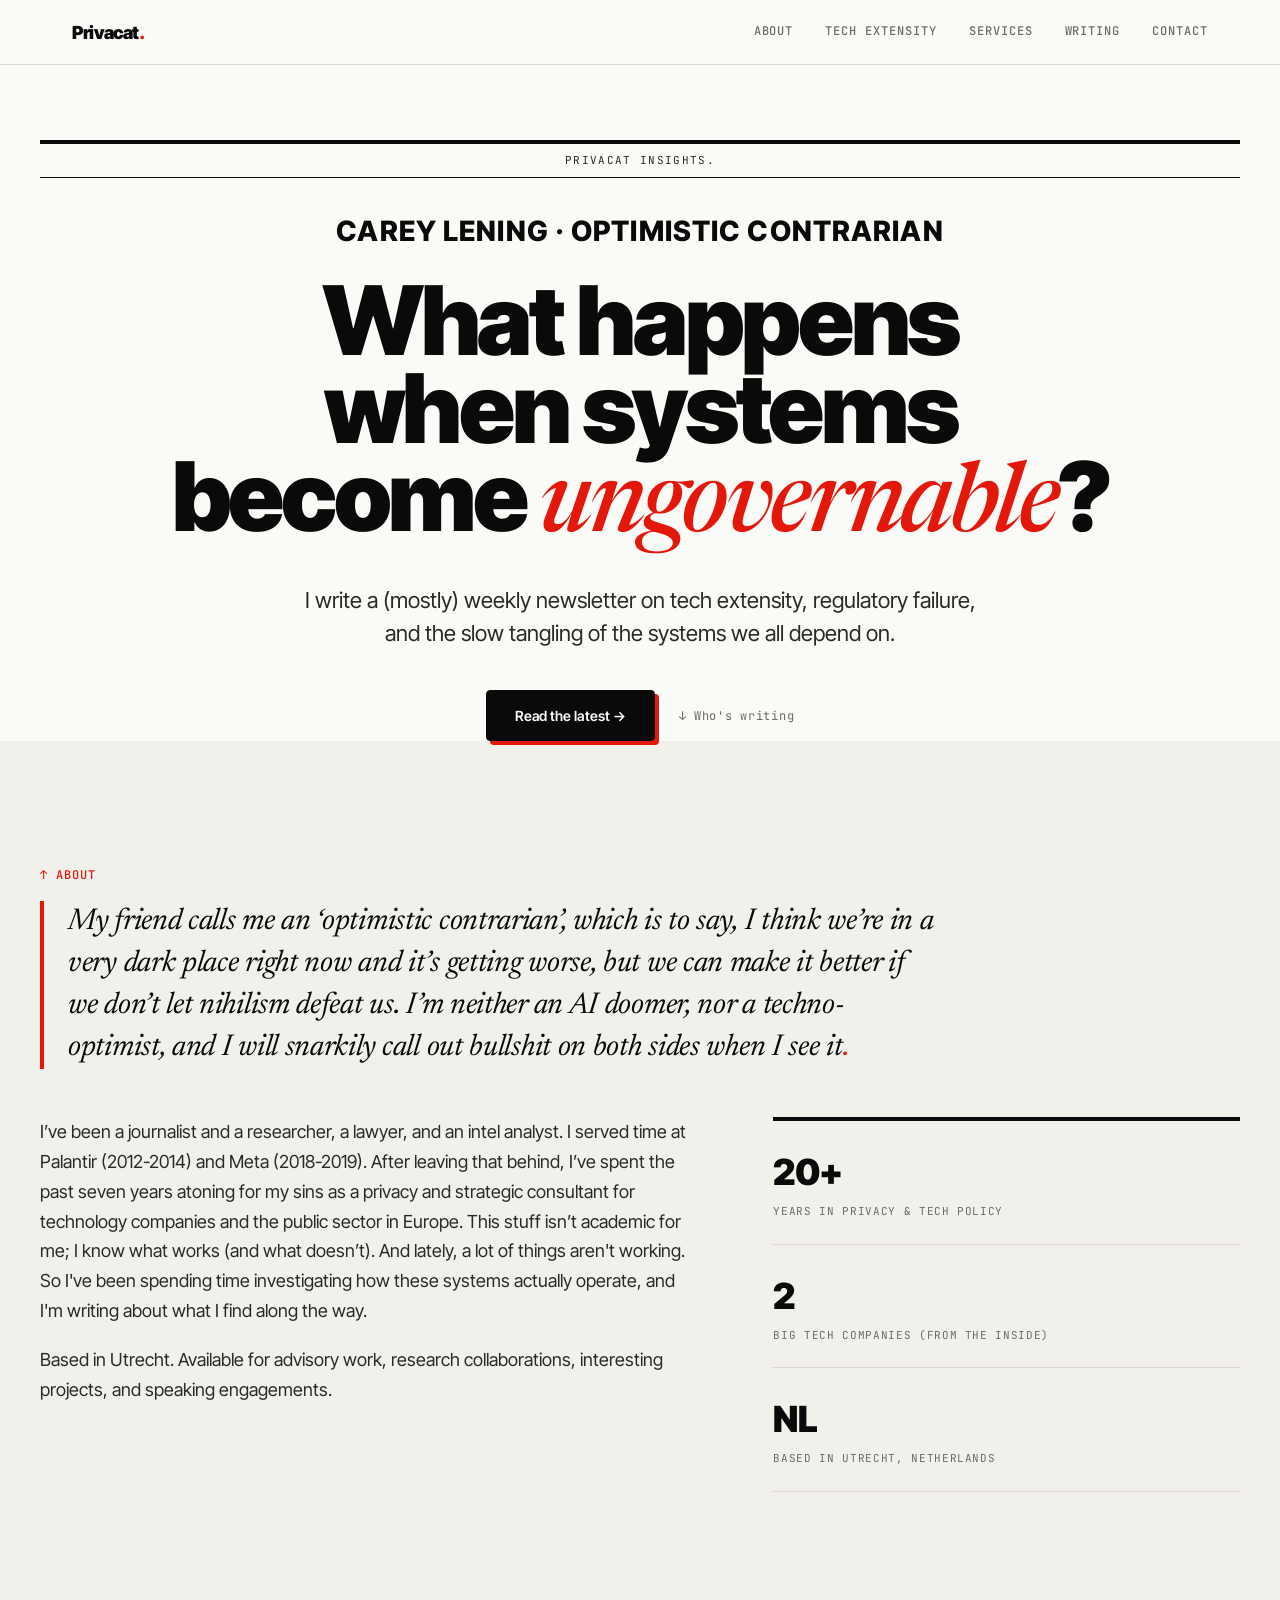
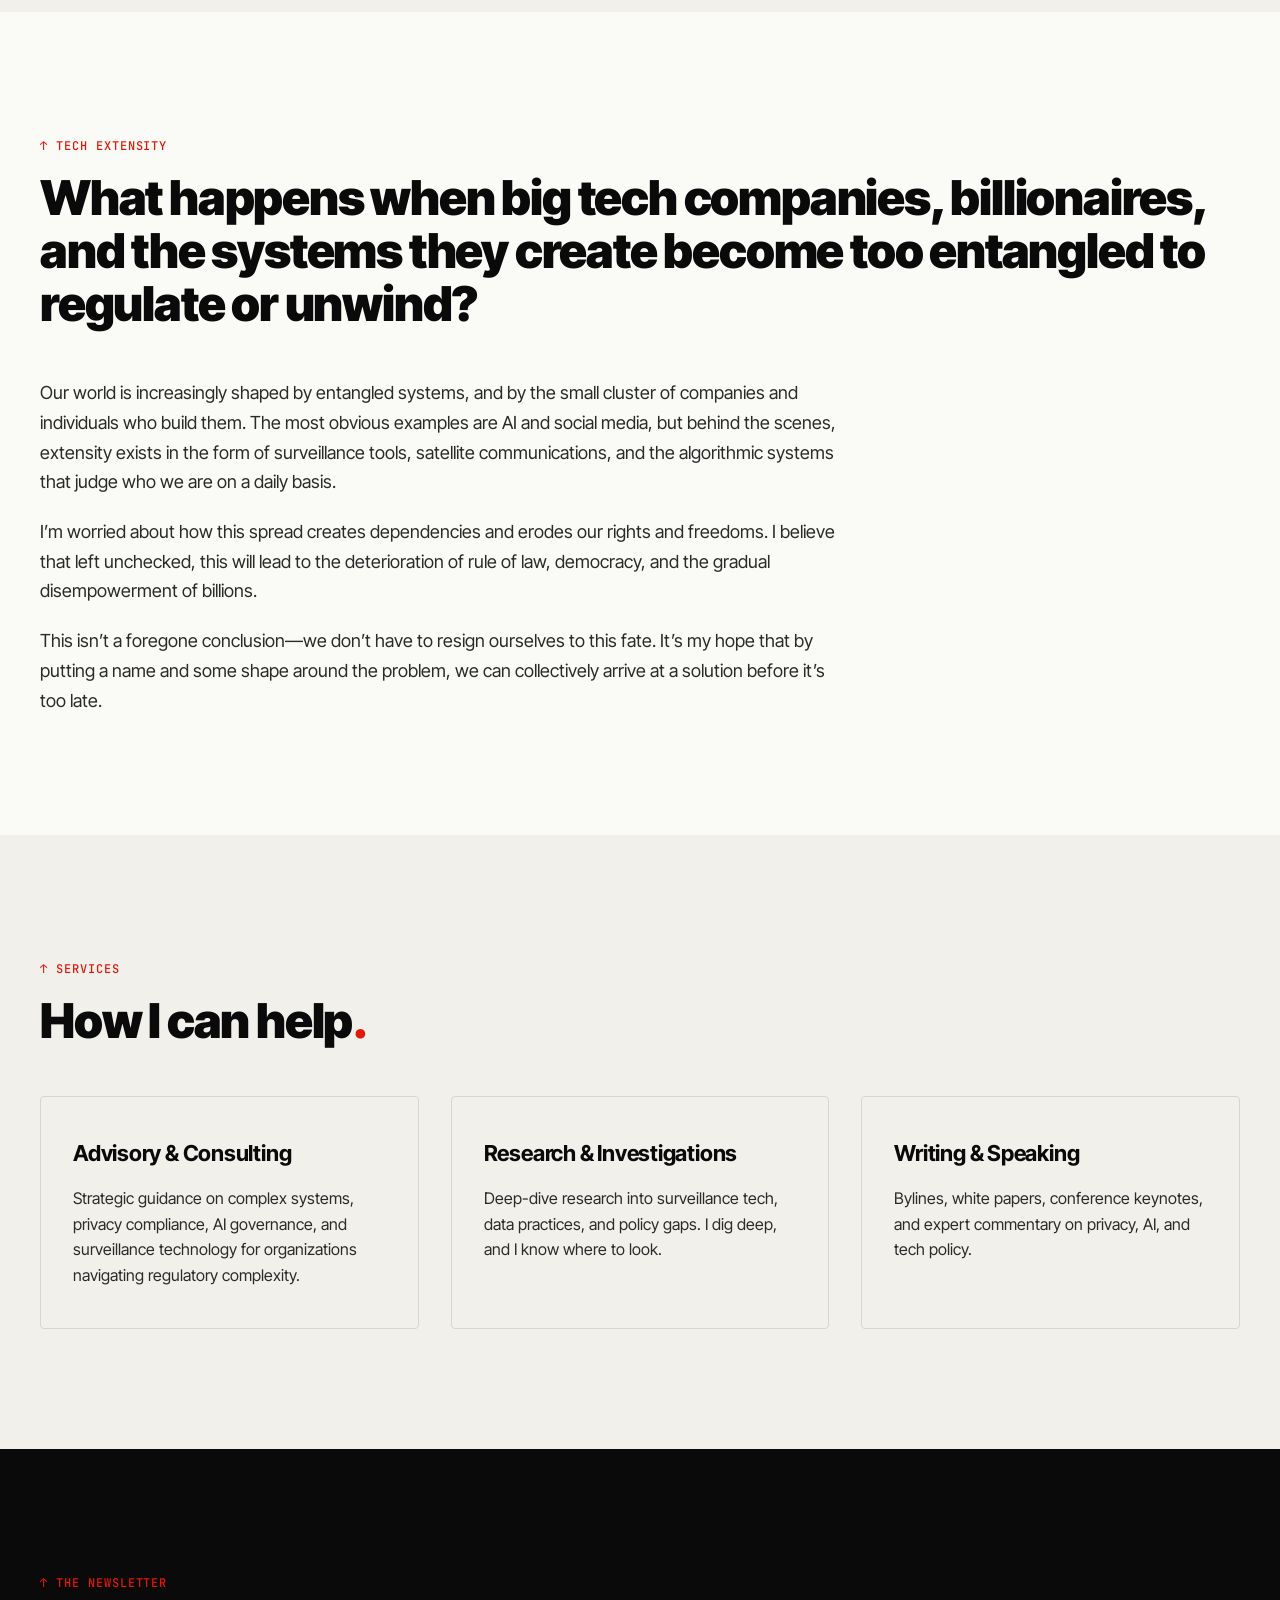
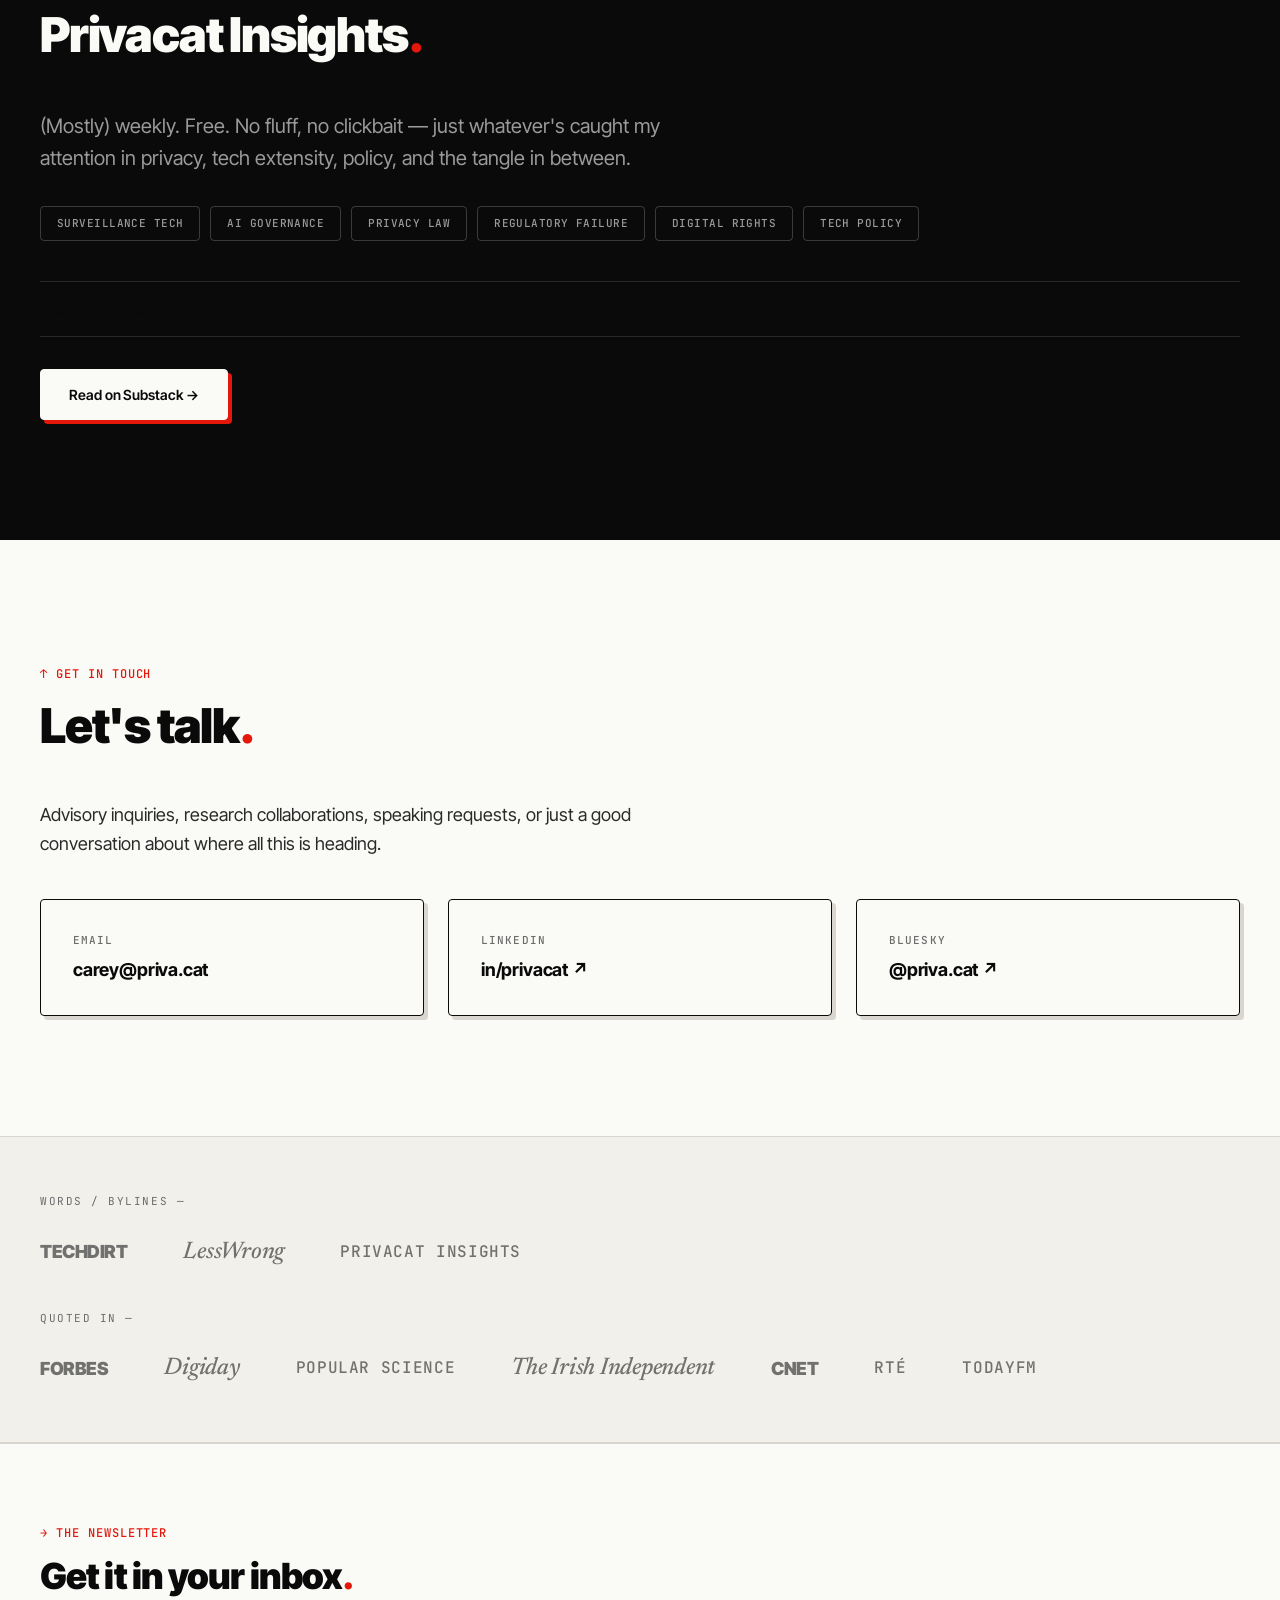
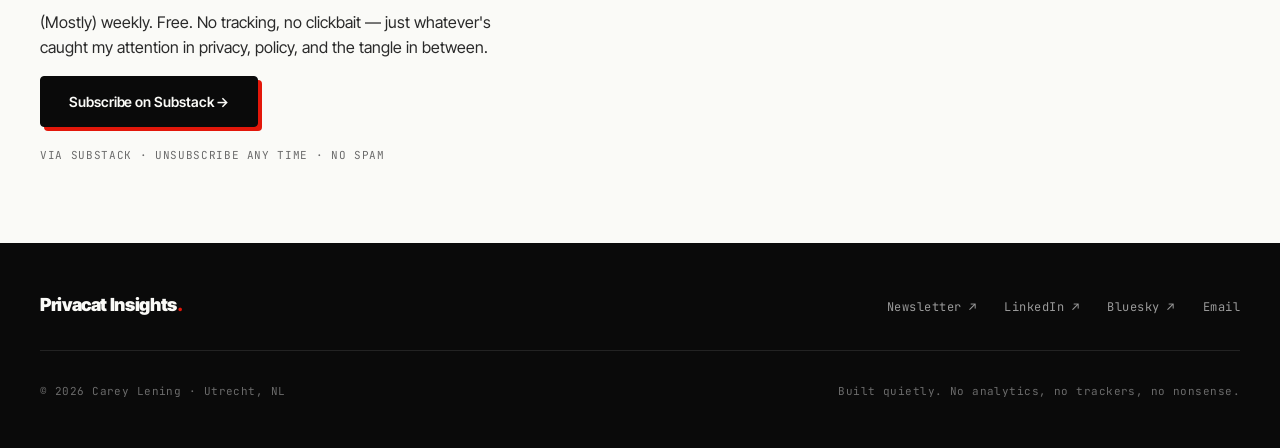
==== commit 99bef3a1: "feat: move Latest Dispatches into the Newsletter section Dispatches now appear between topic tags an" ====
--- a/index.html
+++ b/index.html
@@ -154,6 +154,12 @@
         <span class="pc-topic-tag">Digital Rights</span>
         <span class="pc-topic-tag">Tech Policy</span>
       </div>
+      <div class="pc-writing-dispatches" id="latest-dispatches">
+        <!-- Populated by script; fallback if JS fails -->
+        <a class="pc-writing-essay pc-foot-essay--fallback" href="https://insights.priva.cat" target="_blank" rel="noopener">
+          <span class="pc-foot-essay-title">Read the latest on Substack &rarr;</span>
+        </a>
+      </div>
       <a href="https://insights.priva.cat" class="pc-btn pc-btn-primary" target="_blank" rel="noopener">
         Read on Substack &rarr;
       </a>
@@ -224,16 +230,6 @@
         <span class="pc-foot-fineprint">
           VIA SUBSTACK &middot; UNSUBSCRIBE ANY TIME &middot; NO SPAM
         </span>
-      </div>
-      <div class="pc-foot-essays" id="latest-dispatches">
-        <div class="pc-foot-essays-label">
-          <span>Latest dispatches</span>
-          <a href="https://insights.priva.cat" target="_blank" rel="noopener">All essays &nearr;</a>
-        </div>
-        <!-- Populated by script; fallback if JS fails -->
-        <a class="pc-foot-essay pc-foot-essay--fallback" href="https://insights.priva.cat" target="_blank" rel="noopener">
-          <span class="pc-foot-essay-title">Read the latest on Substack &rarr;</span>
-        </a>
       </div>
     </div>
   </section>
@@ -261,32 +257,33 @@
   <!-- Latest dispatches from Substack RSS -->
   <script>
     (function () {
-      var API = 'https://api.rss2json.com/v1/api.json?rss_url=https%3A%2F%2Finsights.priva.cat%2Ffeed&count=3';
       var container = document.getElementById('latest-dispatches');
       if (!container) return;
 
-      fetch(API)
-        .then(function (r) { return r.json(); })
-        .then(function (data) {
-          if (!data.items || !data.items.length) return;
-          // Remove fallback link
+      fetch('/feed-proxy')
+        .then(function (r) { return r.text(); })
+        .then(function (xml) {
+          var doc = new DOMParser().parseFromString(xml, 'text/xml');
+          var items = doc.querySelectorAll('item');
+          if (!items.length) return;
           var fallback = container.querySelector('.pc-foot-essay--fallback');
           if (fallback) fallback.remove();
-          // Insert essays
-          data.items.forEach(function (item, i) {
-            var date = new Date(item.pubDate);
-            var dateStr = date.toLocaleDateString('en-GB', { day: 'numeric', month: 'short', year: 'numeric' });
+          for (var i = 0; i < Math.min(items.length, 3); i++) {
+            var item = items[i];
+            var title = item.querySelector('title').textContent;
+            var link = item.querySelector('link').textContent;
+            var pubDate = item.querySelector('pubDate').textContent;
+            var dateStr = new Date(pubDate).toLocaleDateString('en-GB', { day: 'numeric', month: 'short', year: 'numeric' });
             var a = document.createElement('a');
-            a.className = 'pc-foot-essay';
-            a.href = item.link;
+            a.className = 'pc-writing-essay';
+            a.href = link;
             a.target = '_blank';
             a.rel = 'noopener';
             a.innerHTML =
-              '<span class="pc-foot-essay-num">No. ' + (i + 1) + '</span>' +
-              '<span class="pc-foot-essay-title">' + item.title + '</span>' +
-              '<span class="pc-foot-essay-date">' + dateStr + '</span>';
+              '<span class="pc-writing-essay-title">' + title + '</span>' +
+              '<span class="pc-writing-essay-date">' + dateStr + '</span>';
             container.appendChild(a);
-          });
+          }
         })
         .catch(function () { /* fallback link stays visible */ });
     })();
--- a/styles.css
+++ b/styles.css
@@ -408,6 +408,40 @@
   border-color: var(--site-accent);
   color: var(--pc-paper);
 }
+/* Dispatches list (inside dark writing section) */
+.pc-writing-dispatches {
+  margin-bottom: 32px;
+}
+.pc-writing-essay {
+  display: flex;
+  justify-content: space-between;
+  align-items: baseline;
+  gap: 20px;
+  padding: 16px 0;
+  border-bottom: 1px solid rgba(250,250,247,0.12);
+  transition: padding 140ms var(--pc-ease);
+}
+.pc-writing-essay:first-child {
+  border-top: 1px solid rgba(250,250,247,0.12);
+}
+.pc-writing-essay:hover { padding-left: 8px; }
+.pc-writing-essay:hover .pc-writing-essay-title { color: var(--site-accent); }
+.pc-writing-essay-title {
+  font-size: 18px;
+  font-weight: 700;
+  letter-spacing: -0.015em;
+  line-height: 1.25;
+  color: var(--pc-paper);
+  transition: color 140ms var(--pc-ease);
+}
+.pc-writing-essay-date {
+  font-family: var(--pc-font-mono);
+  font-size: 11px;
+  letter-spacing: 0.06em;
+  color: var(--pc-ash-light);
+  white-space: nowrap;
+}
+
 .pc-writing .pc-btn-primary {
   background: var(--pc-paper);
   color: var(--pc-ink);
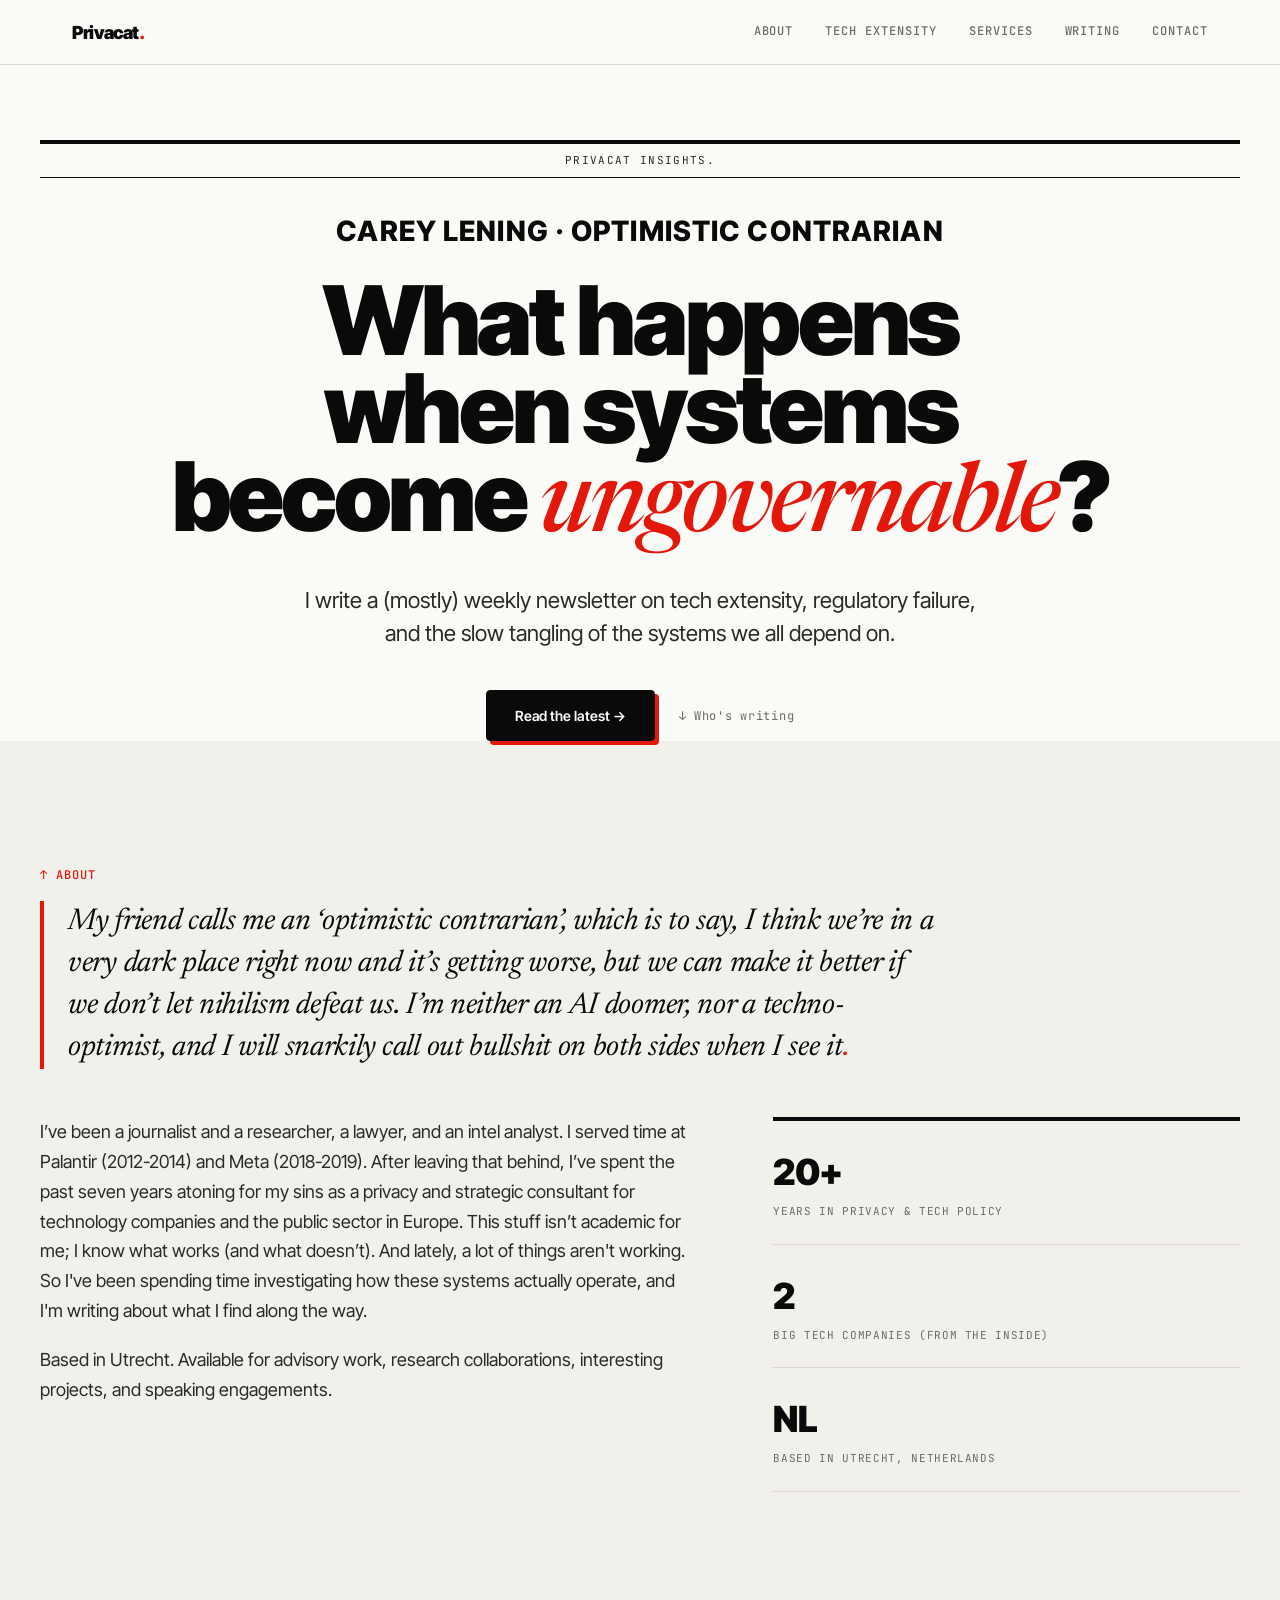
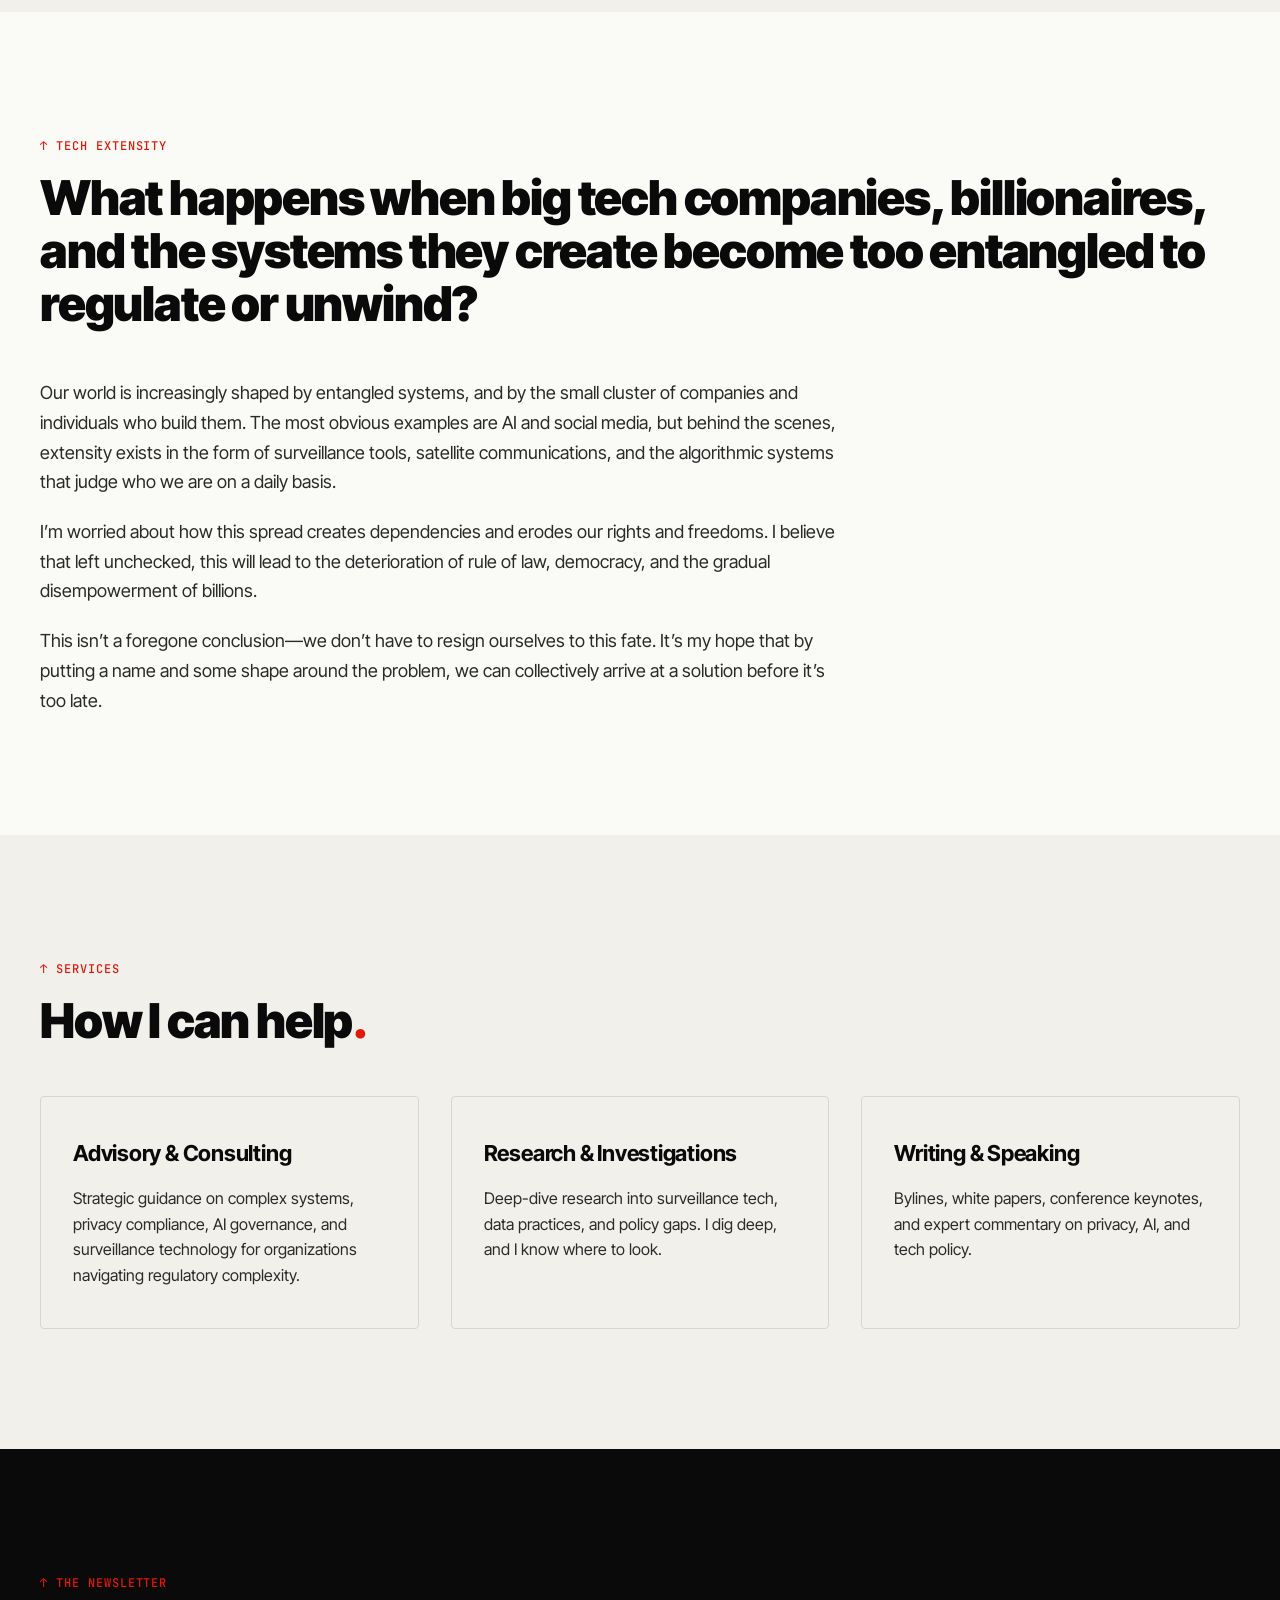
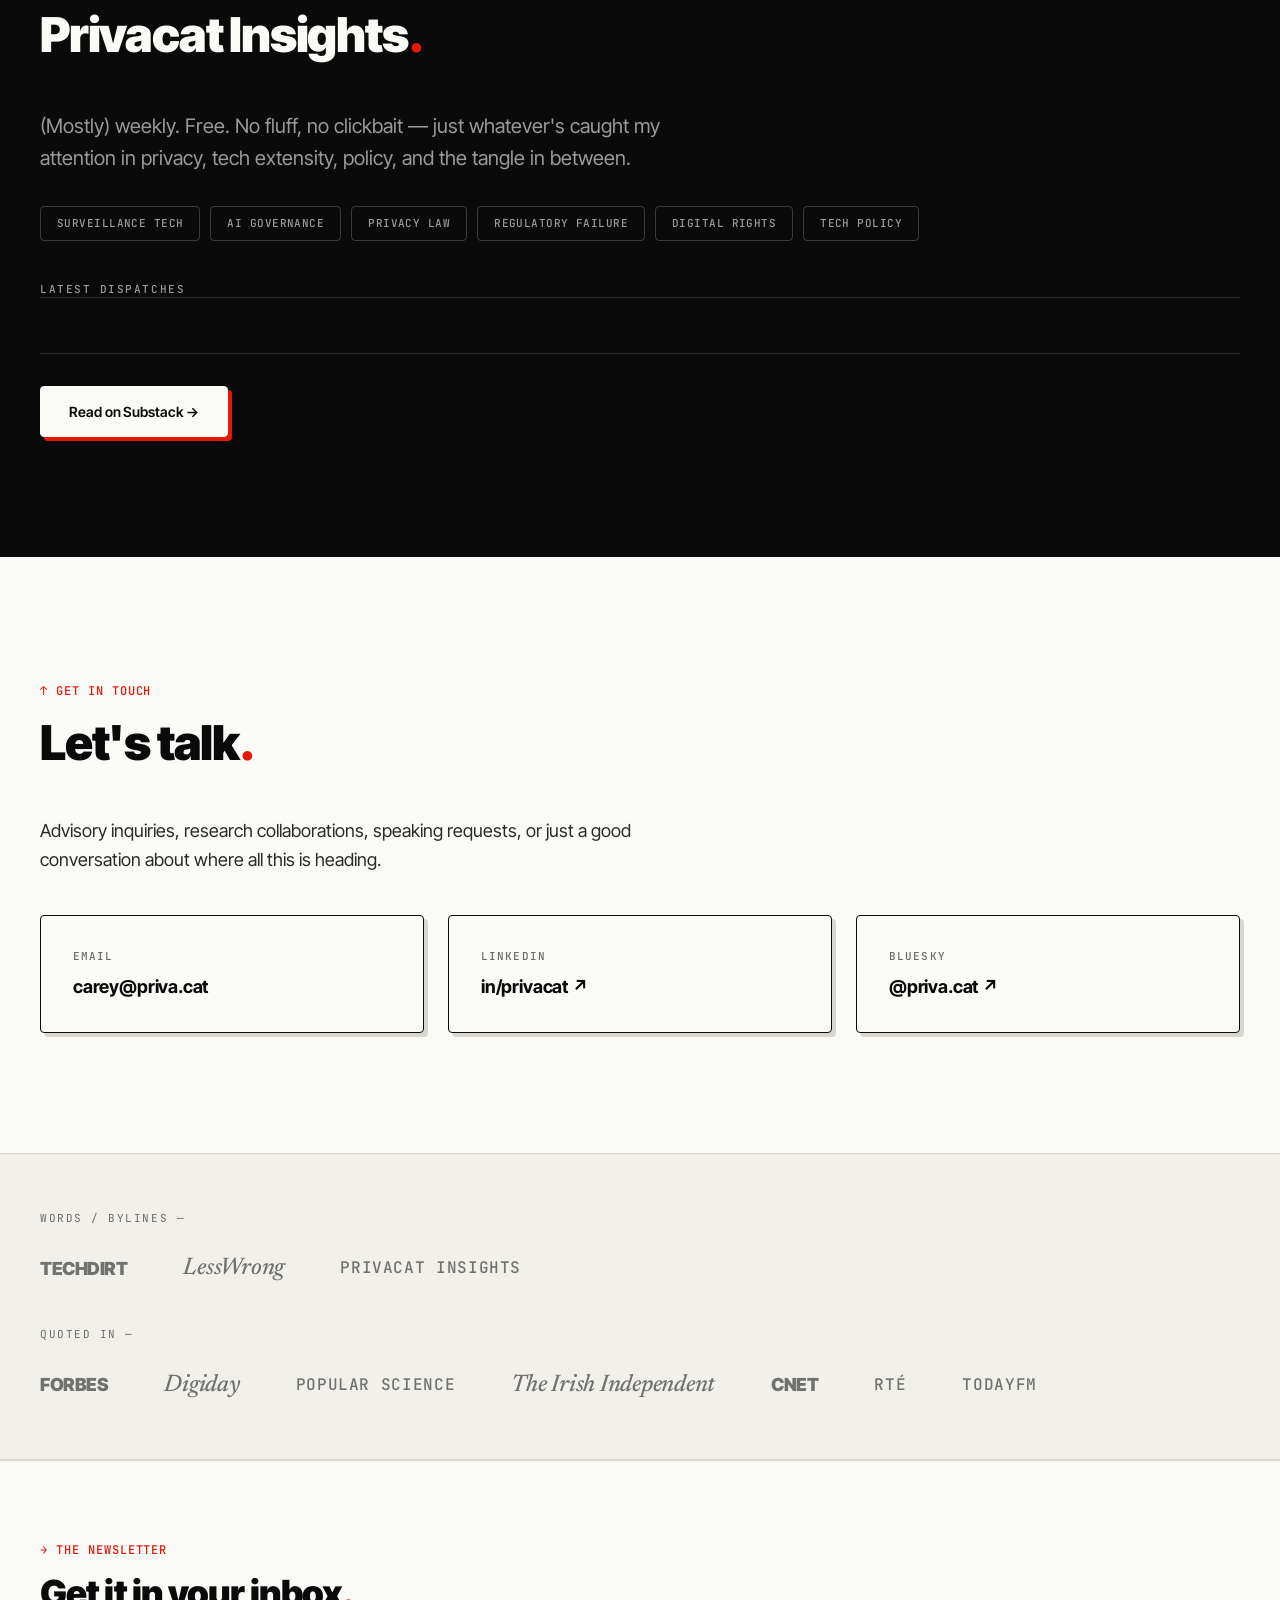
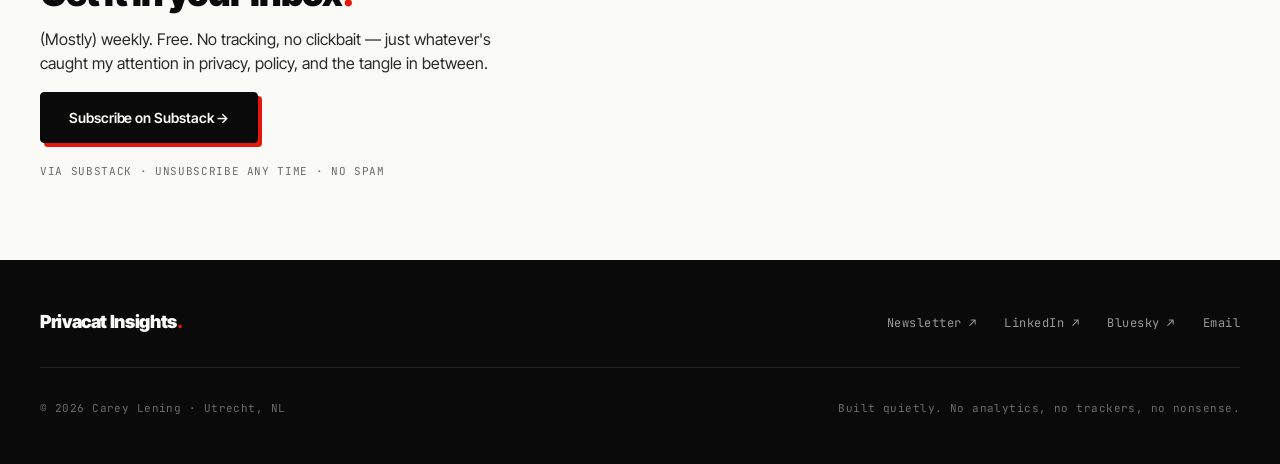
==== commit e707cef4: "feat: add Latest Dispatches subhead above article list Co-Authored-By: Claude Opus 4.6 (1M context) " ====
--- a/index.html
+++ b/index.html
@@ -154,6 +154,7 @@
         <span class="pc-topic-tag">Digital Rights</span>
         <span class="pc-topic-tag">Tech Policy</span>
       </div>
+      <h3 class="pc-writing-subhead">Latest Dispatches</h3>
       <div class="pc-writing-dispatches" id="latest-dispatches">
         <!-- Populated by script; fallback if JS fails -->
         <a class="pc-writing-essay pc-foot-essay--fallback" href="https://insights.priva.cat" target="_blank" rel="noopener">
--- a/styles.css
+++ b/styles.css
@@ -409,6 +409,15 @@
   color: var(--pc-paper);
 }
 /* Dispatches list (inside dark writing section) */
+.pc-writing-subhead {
+  font-family: var(--pc-font-mono);
+  font-size: 11px;
+  font-weight: 500;
+  letter-spacing: 0.14em;
+  text-transform: uppercase;
+  color: var(--pc-ash-light);
+  margin-bottom: 0;
+}
 .pc-writing-dispatches {
   margin-bottom: 32px;
 }
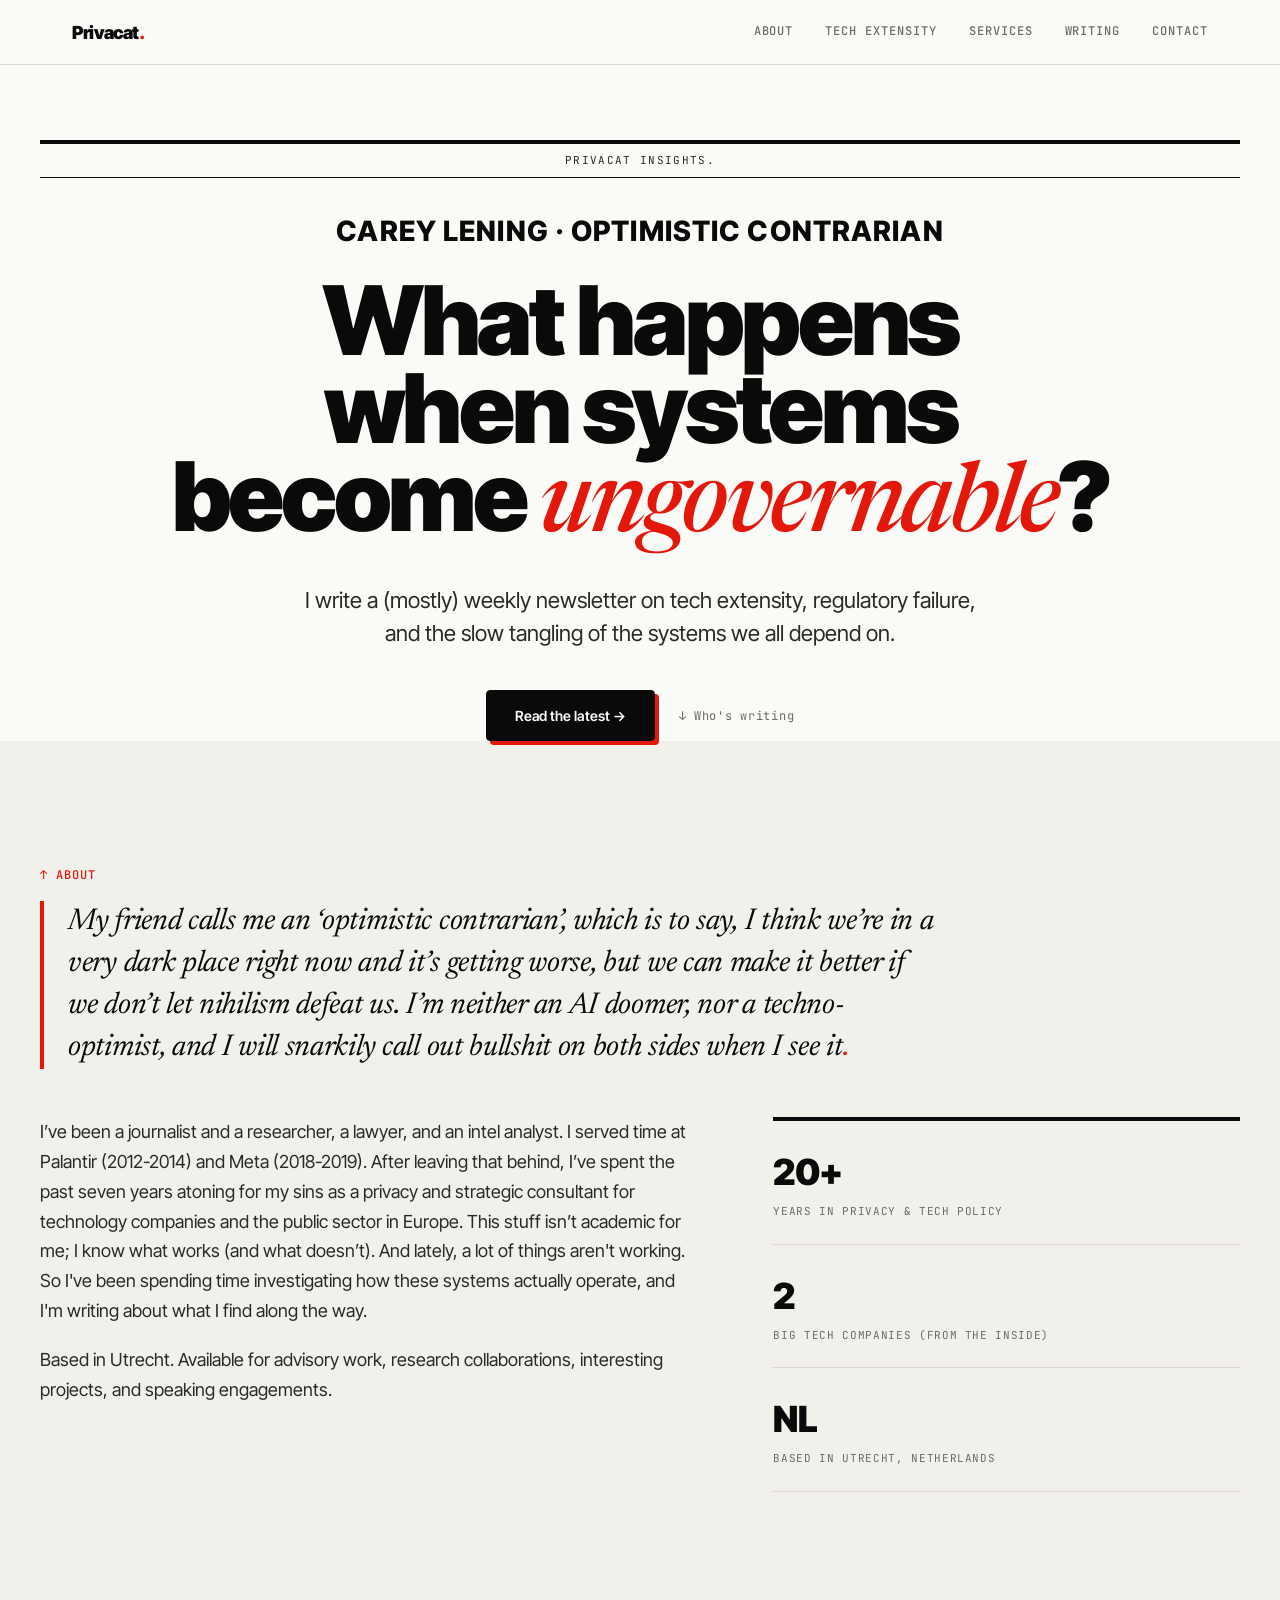
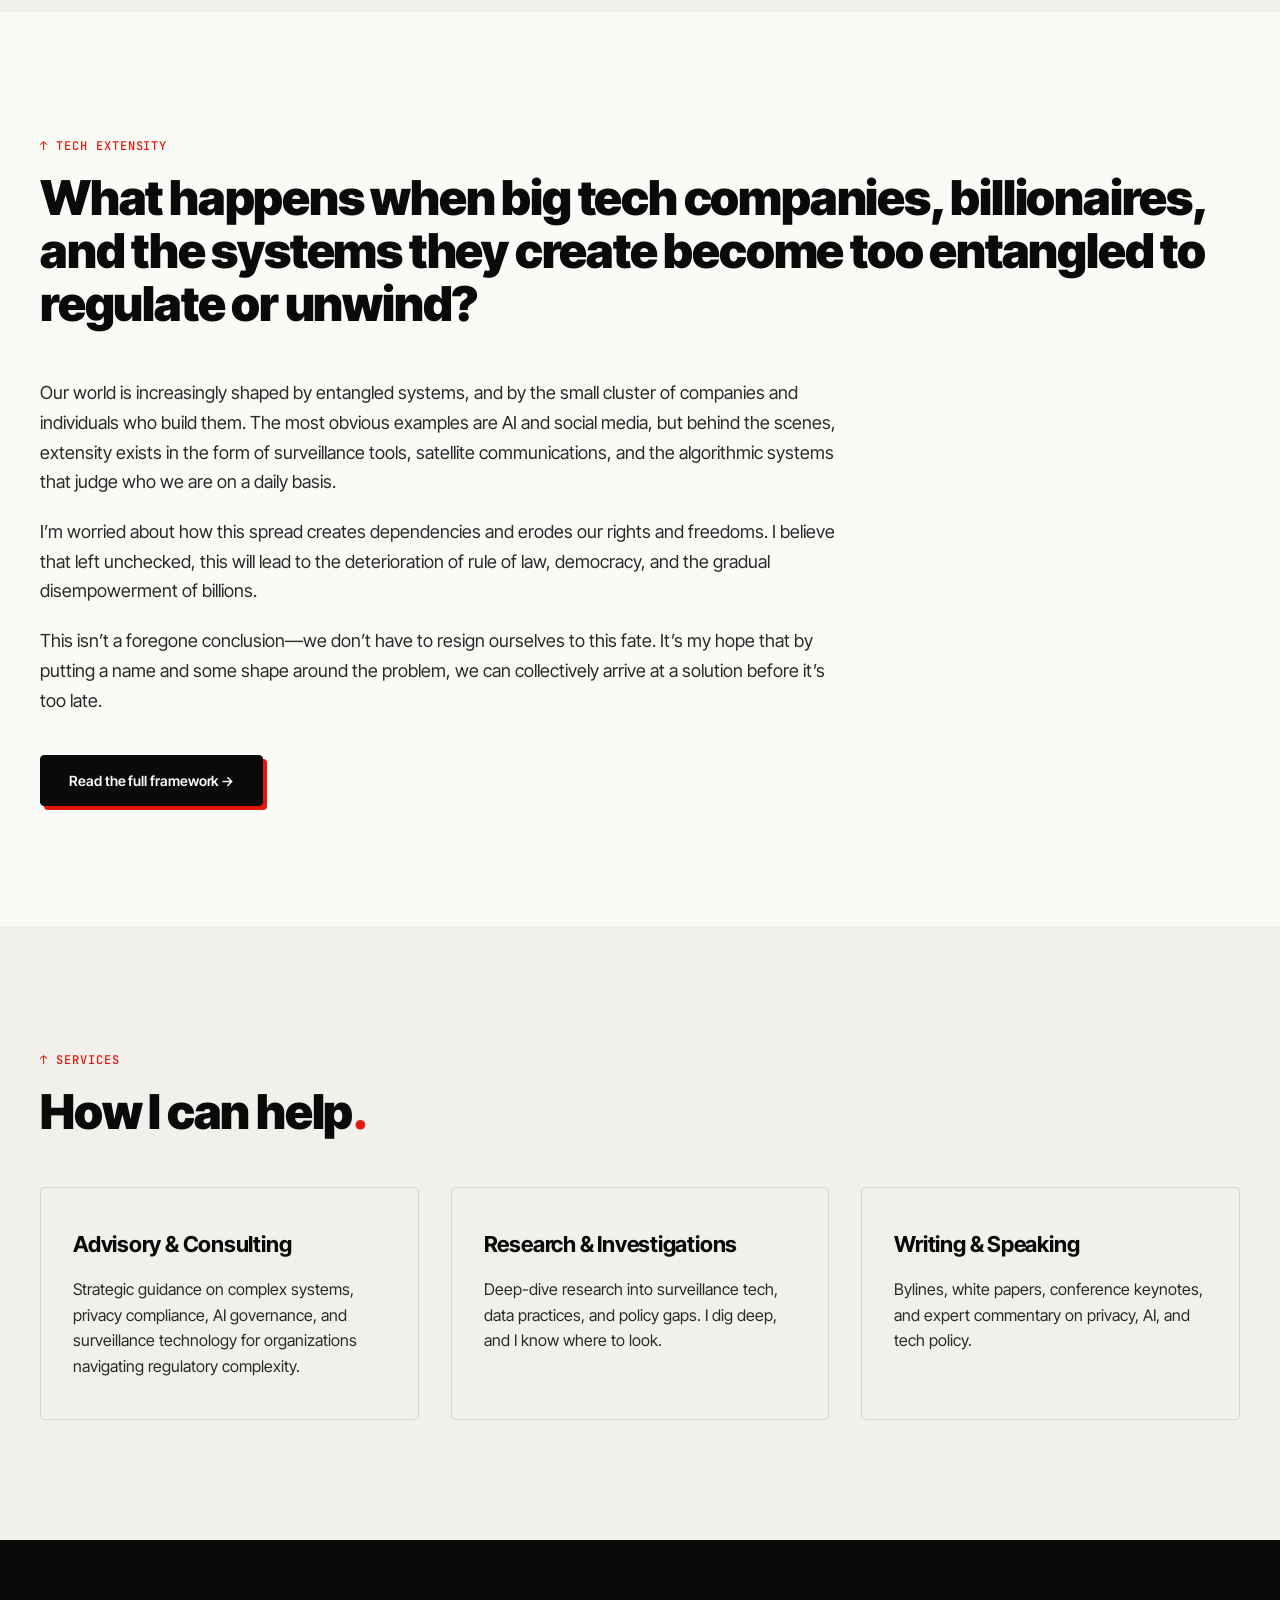
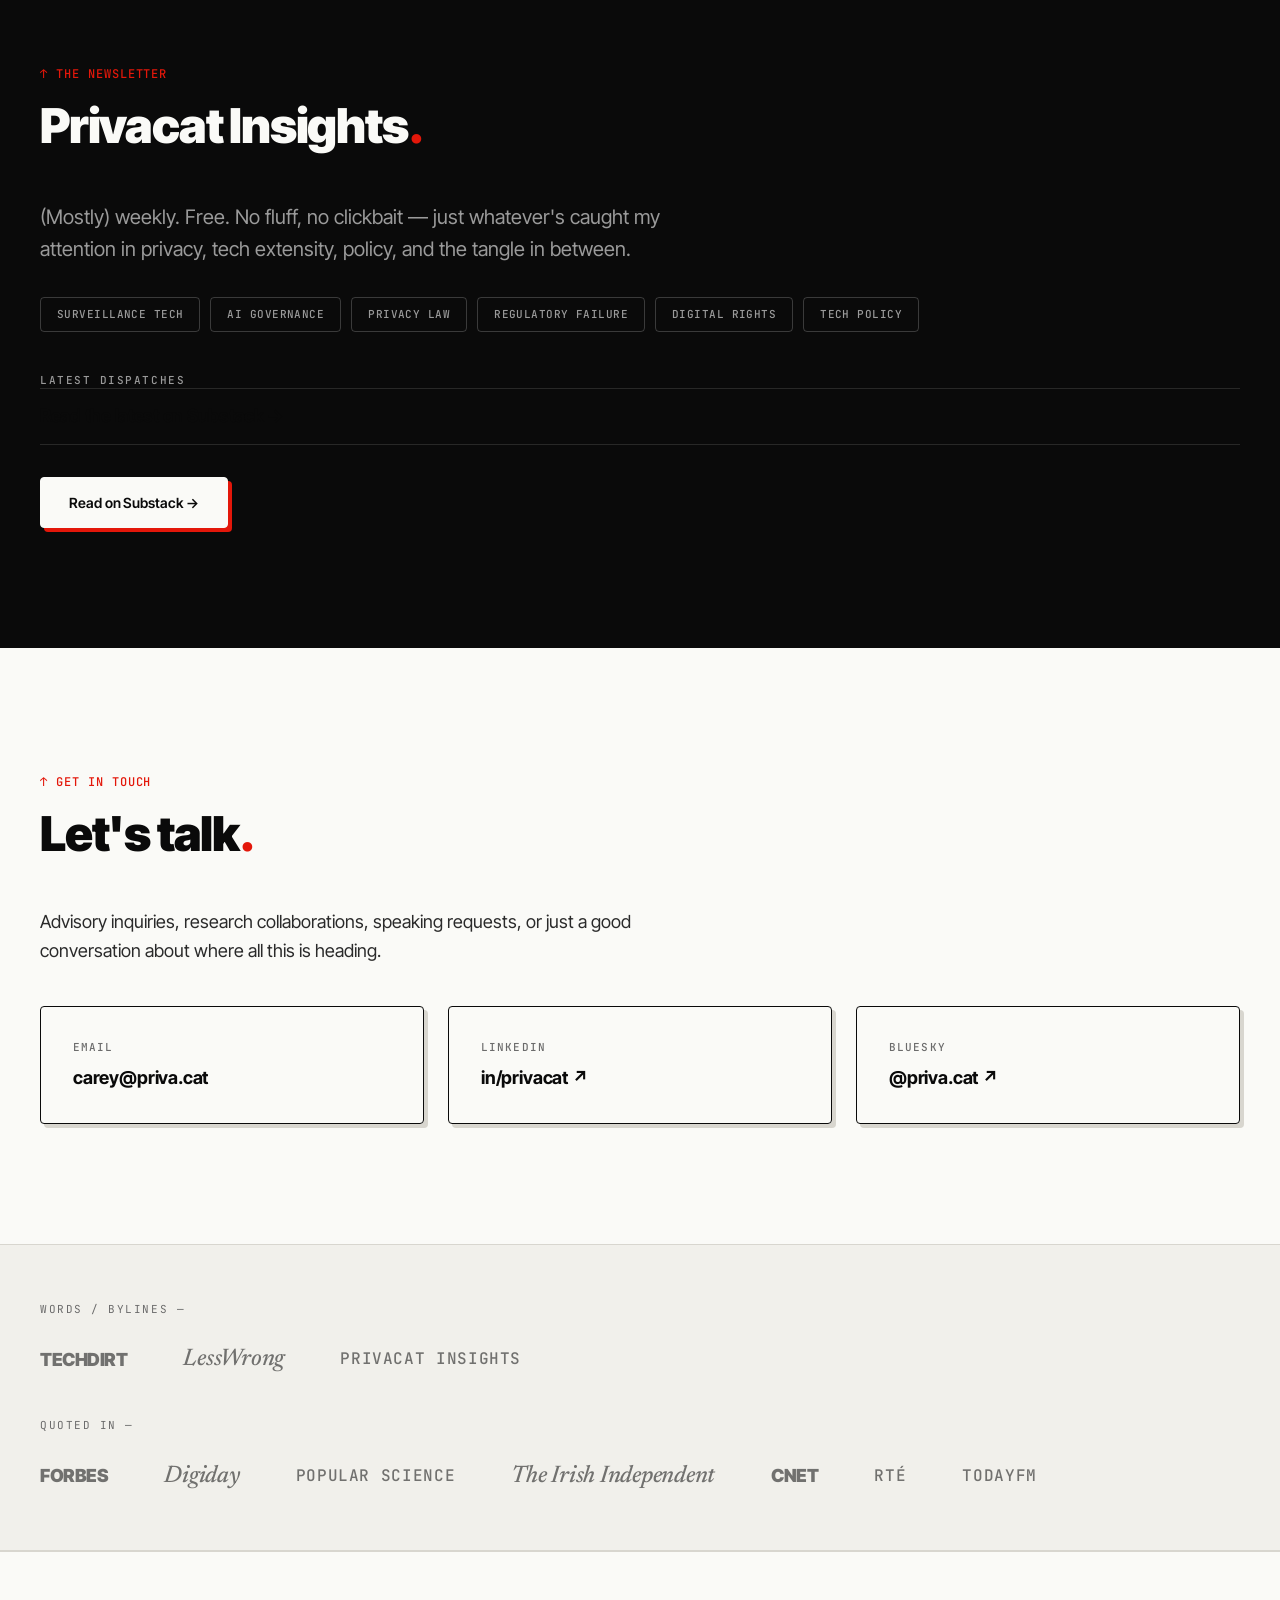
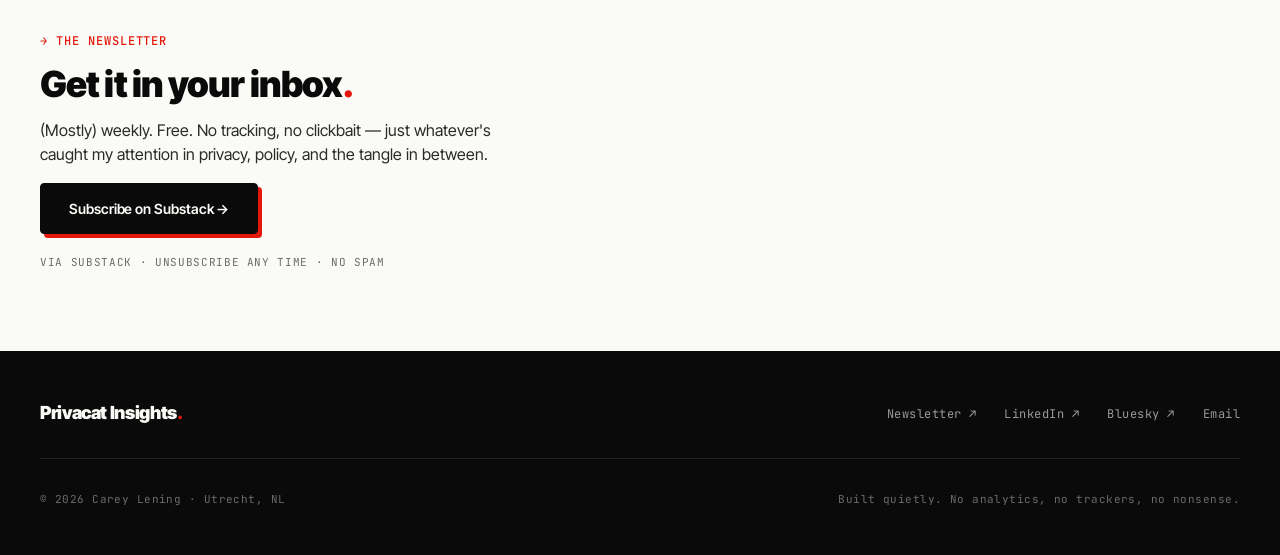
==== commit fc564c02: "feat: add dedicated Tech Extensity framework page - New /tech-extensity.html with full one-pager con" ====
--- a/index.html
+++ b/index.html
@@ -111,9 +111,14 @@
           a name and some shape around the problem, we can collectively arrive at a solution before it’s too late.
         </p>
       </div>
-    </div>
-  </section>
-  
+      <div class="pc-extensity-cta">
+        <a href="/tech-extensity.html" class="pc-btn pc-btn-primary">
+          Read the full framework &rarr;
+        </a>
+      </div>
+    </div>
+  </section>
+
   <!-- SERVICES -->
   <section class="pc-section pc-services" id="services">
     <div class="pc-section-inner">
@@ -261,7 +266,7 @@
       var container = document.getElementById('latest-dispatches');
       if (!container) return;
 
-      fetch('/feed-proxy')
+      fetch('/feed-proxy?v=2')
         .then(function (r) { return r.text(); })
         .then(function (xml) {
           var doc = new DOMParser().parseFromString(xml, 'text/xml');
--- a/styles.css
+++ b/styles.css
@@ -730,6 +730,282 @@
 /* =============================================================
    RESPONSIVE
    ============================================================= */
+/* =============================================================
+   ARTICLE PAGE (long-form one-pager / framework)
+   ============================================================= */
+
+/* Active nav state when on a dedicated page */
+.pc-nav-link[aria-current="page"] {
+  color: var(--pc-ink);
+  border-bottom-color: var(--site-accent);
+}
+
+/* Article hero */
+.pc-article-hero {
+  background: var(--pc-paper);
+  padding: 120px 32px 48px;
+}
+.pc-article-hero-inner {
+  max-width: 900px;
+  margin: 0 auto;
+  display: flex;
+  flex-direction: column;
+  align-items: flex-start;
+}
+.pc-article-hero .pc-hero-masthead-rule {
+  margin-bottom: 32px;
+  width: 100%;
+}
+.pc-article-eyebrow {
+  margin-bottom: 20px;
+  color: var(--site-accent);
+}
+.pc-article-title {
+  font-family: var(--pc-font-sans);
+  color: var(--pc-ink);
+  font-size: clamp(36px, 5.5vw, 64px);
+  font-weight: 900;
+  line-height: 1.0;
+  letter-spacing: -0.03em;
+  margin-bottom: 28px;
+  max-width: 900px;
+}
+.pc-article-title em {
+  font-family: var(--pc-font-serif);
+  font-style: italic;
+  font-weight: 500;
+  color: var(--site-accent);
+  letter-spacing: -0.01em;
+}
+.pc-article-byline {
+  font-family: var(--pc-font-mono);
+  font-size: 12px;
+  letter-spacing: 0.06em;
+  color: var(--pc-ash);
+  text-transform: uppercase;
+}
+.pc-article-byline a {
+  color: var(--pc-ash);
+  border-bottom: 1px solid var(--pc-line);
+  transition: color 120ms var(--pc-ease), border-color 120ms var(--pc-ease);
+}
+.pc-article-byline a:hover {
+  color: var(--site-accent);
+  border-bottom-color: var(--site-accent);
+}
+
+/* Article body */
+.pc-article {
+  background: var(--pc-paper);
+  padding: 24px 32px 96px;
+}
+.pc-article-inner {
+  max-width: 760px;
+  margin: 0 auto;
+}
+.pc-article-section {
+  margin-bottom: 56px;
+}
+.pc-article-section:last-child {
+  margin-bottom: 0;
+}
+.pc-article-h2 {
+  font-family: var(--pc-font-sans);
+  font-size: clamp(24px, 3.5vw, 32px);
+  font-weight: 800;
+  line-height: 1.15;
+  letter-spacing: -0.02em;
+  color: var(--pc-ink);
+  padding-top: 24px;
+  margin-bottom: 24px;
+  border-top: 4px solid var(--pc-ink);
+}
+.pc-article-h3 {
+  font-family: var(--pc-font-sans);
+  font-size: 20px;
+  font-weight: 800;
+  letter-spacing: -0.01em;
+  color: var(--pc-ink);
+  margin-bottom: 16px;
+}
+
+/* Prose */
+.pc-article-prose {
+  font-size: 18px;
+  line-height: 1.65;
+  color: var(--pc-ink-soft);
+}
+.pc-article-prose p {
+  margin-bottom: 20px;
+}
+.pc-article-prose p:last-child {
+  margin-bottom: 0;
+}
+.pc-article-prose strong {
+  color: var(--pc-ink);
+  font-weight: 700;
+}
+.pc-article-prose em {
+  font-style: italic;
+}
+.pc-article-prose a {
+  color: var(--site-accent);
+  border-bottom: 1px solid var(--pc-line);
+  transition: border-bottom-color 120ms var(--pc-ease), color 120ms var(--pc-ease);
+}
+.pc-article-prose a:hover {
+  border-bottom-color: var(--site-accent);
+  color: var(--site-accent-deep);
+}
+
+/* Lists inside prose */
+.pc-article-list {
+  list-style: none;
+  padding-left: 0;
+  margin: 4px 0 20px;
+}
+.pc-article-list li {
+  position: relative;
+  padding-left: 28px;
+  margin-bottom: 14px;
+  line-height: 1.6;
+}
+.pc-article-list li:last-child { margin-bottom: 0; }
+.pc-article-list li::before {
+  content: "—";
+  position: absolute;
+  left: 0;
+  top: 0;
+  color: var(--site-accent);
+  font-weight: 700;
+}
+.pc-article-list--ordered {
+  counter-reset: prose-counter;
+}
+.pc-article-list--ordered li {
+  padding-left: 44px;
+  counter-increment: prose-counter;
+  margin-bottom: 18px;
+}
+.pc-article-list--ordered li::before {
+  content: counter(prose-counter, decimal) ".";
+  font-family: var(--pc-font-mono);
+  font-size: 14px;
+  font-weight: 700;
+  letter-spacing: 0.02em;
+  top: 4px;
+  width: 32px;
+  text-align: left;
+}
+
+/* Contact line */
+.pc-article-contact {
+  font-family: var(--pc-font-mono);
+  font-size: 14px;
+  margin-top: 24px !important;
+  color: var(--pc-ash);
+  line-height: 1.6;
+}
+.pc-article-contact strong {
+  color: var(--pc-ink);
+  font-weight: 700;
+  letter-spacing: 0.02em;
+  text-transform: uppercase;
+}
+.pc-article-contact a {
+  color: var(--pc-ink);
+}
+
+/* Appendix block */
+.pc-article-appendix {
+  background: var(--pc-paper-dim);
+  padding: 32px;
+  margin: 56px 0;
+  border-left: 4px solid var(--site-accent);
+}
+.pc-article-appendix .pc-article-list li {
+  font-size: 16px;
+  color: var(--pc-ink-soft);
+}
+
+/* Footnote references in body */
+.pc-fnref a {
+  font-family: var(--pc-font-mono);
+  font-size: 11px;
+  font-weight: 700;
+  color: var(--site-accent);
+  border-bottom: none;
+  padding: 0 2px;
+}
+.pc-fnref a:hover {
+  color: var(--site-accent-deep);
+  border-bottom: none;
+}
+
+/* Footnote list */
+.pc-article-footnotes {
+  margin-top: 64px;
+  padding-top: 32px;
+  border-top: 1px solid var(--pc-line);
+}
+.pc-footnote-list {
+  list-style: none;
+  padding-left: 0;
+  counter-reset: fn-counter;
+  font-family: var(--pc-font-sans);
+  font-size: 14px;
+  line-height: 1.6;
+  color: var(--pc-ash);
+}
+.pc-footnote-list > li {
+  position: relative;
+  padding-left: 32px;
+  margin-bottom: 20px;
+  counter-increment: fn-counter;
+}
+.pc-footnote-list > li::before {
+  content: counter(fn-counter, decimal) ".";
+  position: absolute;
+  left: 0;
+  top: 0;
+  font-family: var(--pc-font-mono);
+  font-size: 12px;
+  font-weight: 700;
+  color: var(--site-accent);
+  width: 24px;
+  text-align: left;
+}
+.pc-footnote-list p {
+  margin-bottom: 8px;
+}
+.pc-footnote-list p:last-child { margin-bottom: 0; }
+.pc-footnote-list a {
+  color: var(--pc-ink-soft);
+  border-bottom: 1px solid var(--pc-line);
+  transition: color 120ms var(--pc-ease), border-color 120ms var(--pc-ease);
+}
+.pc-footnote-list a:hover {
+  color: var(--site-accent);
+  border-bottom-color: var(--site-accent);
+}
+.pc-fnback {
+  font-family: var(--pc-font-mono);
+  color: var(--pc-ash-light) !important;
+  border-bottom: none !important;
+  padding-left: 6px;
+}
+.pc-fnback:hover {
+  color: var(--site-accent) !important;
+}
+
+/* CTA at end of extensity section on the homepage */
+.pc-extensity-cta {
+  margin-top: 40px;
+}
+
+/* =============================================================
+   RESPONSIVE
+   ============================================================= */
 @media (max-width: 880px) {
   .pc-nav-inner { padding: 0 20px; }
   .pc-nav-links { gap: 20px; }
@@ -758,6 +1034,15 @@
   .pc-footer-row { flex-direction: column; gap: 20px; align-items: flex-start; }
   .pc-footer-links { flex-wrap: wrap; gap: 16px; }
   .pc-footer-bottom { flex-direction: column; gap: 8px; }
+
+  /* Article page */
+  .pc-article-hero { padding: 96px 20px 32px; }
+  .pc-article { padding: 16px 20px 64px; }
+  .pc-article-section { margin-bottom: 40px; }
+  .pc-article-h2 { padding-top: 20px; margin-bottom: 16px; }
+  .pc-article-prose { font-size: 16px; }
+  .pc-article-list--ordered li { padding-left: 36px; }
+  .pc-article-appendix { padding: 24px 20px; margin: 40px 0; }
 }
 
 @media (max-width: 520px) {
